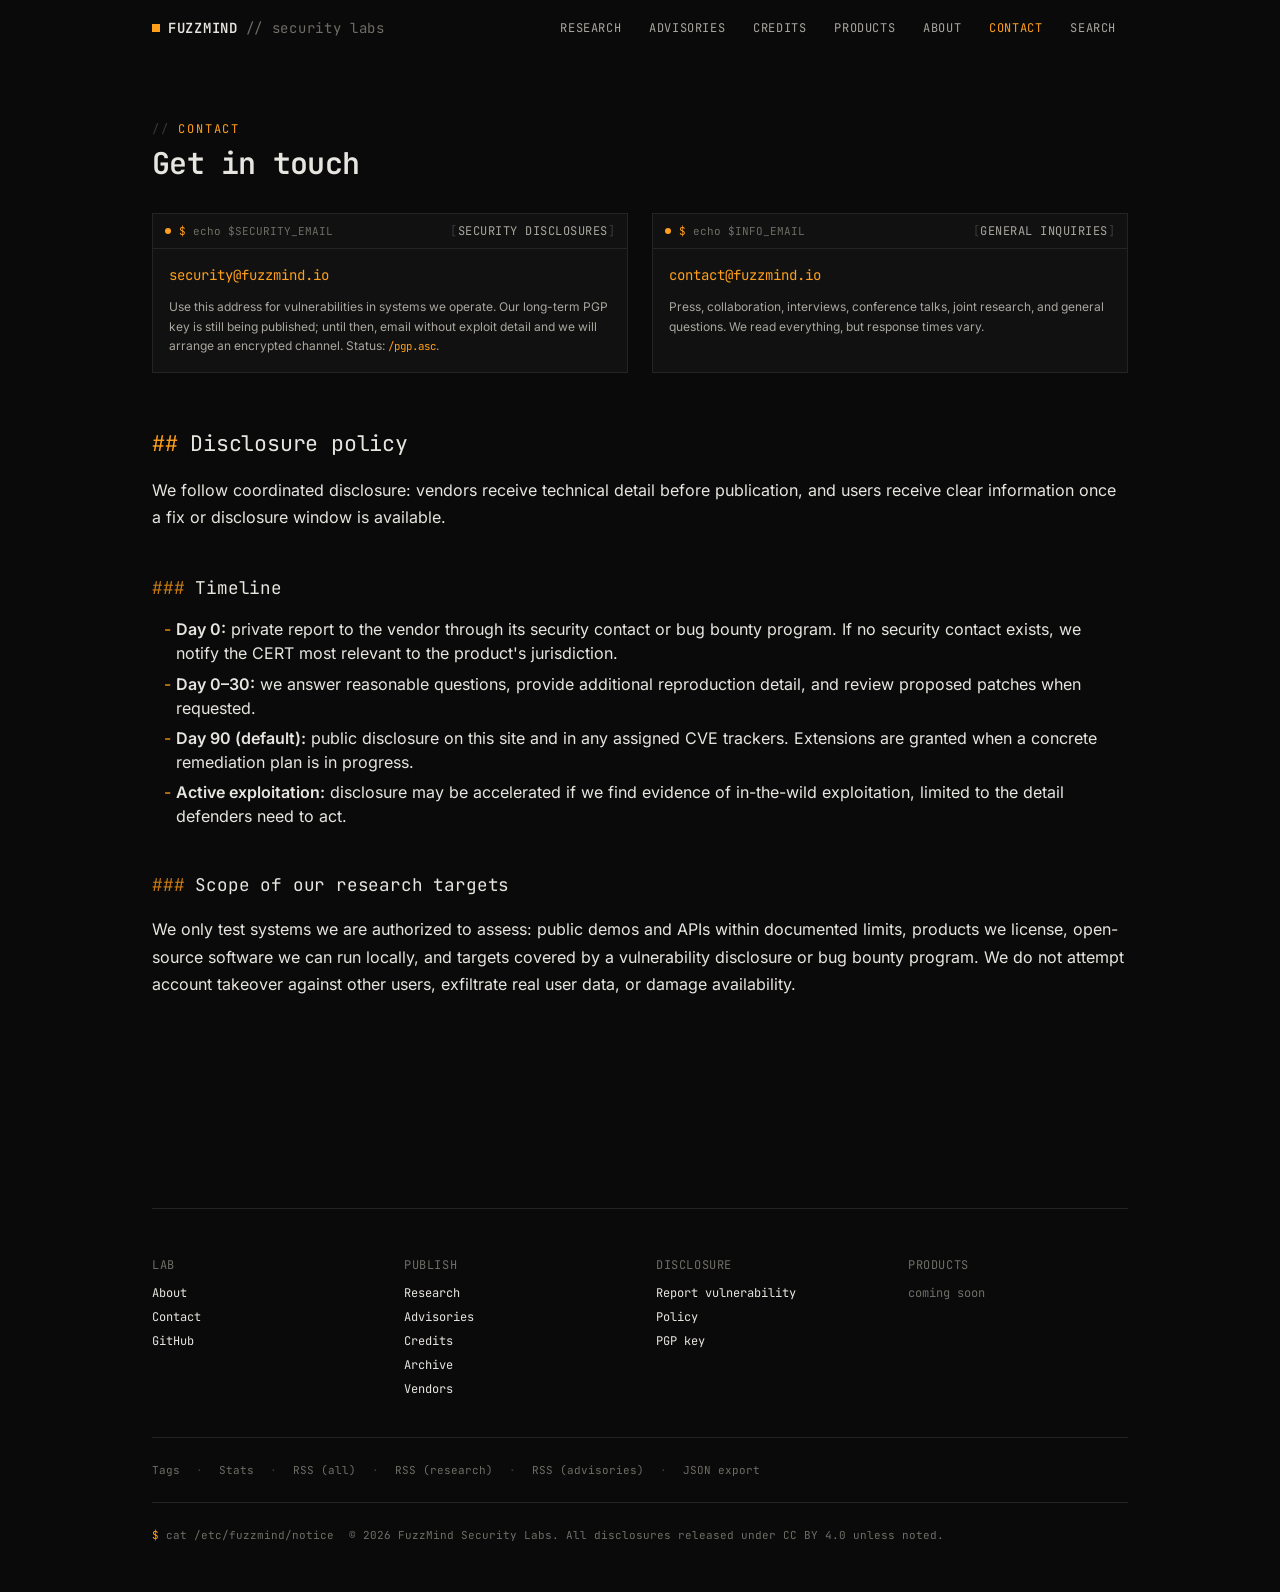
==== contact/index.html @ e94fbfd5 "deploy: update site (source commit 95b1acb)" ====
<!DOCTYPE html><html lang="en"> <head><meta charset="utf-8"><meta name="viewport" content="width=device-width, initial-scale=1"><meta name="generator" content="Astro v6.3.1"><title>Contact // FuzzMind</title><meta name="description" content="Contact FuzzMind Security Labs for security disclosures, research collaboration, and press inquiries."><link rel="canonical" href="https://fuzzmind.io/contact"><meta name="darkreader-lock"><link rel="icon" href="/favicon.svg?v=20260505" type="image/svg+xml"><link rel="icon" href="/favicon.ico?v=20260505" sizes="32x32"><link rel="apple-touch-icon" href="/apple-touch-icon.png?v=20260505" sizes="180x180"><link rel="alternate" type="application/rss+xml" title="FuzzMind Feed" href="/rss.xml"><link rel="sitemap" href="/sitemap-index.xml"><meta property="og:site_name" content="FuzzMind Security Labs"><meta property="og:type" content="website"><meta property="og:url" content="https://fuzzmind.io/contact"><meta property="og:title" content="Contact // FuzzMind"><meta property="og:description" content="Contact FuzzMind Security Labs for security disclosures, research collaboration, and press inquiries."><meta property="og:image" content="https://fuzzmind.io/og/default.png"><meta property="og:image:width" content="1200"><meta property="og:image:height" content="630"><meta name="twitter:card" content="summary_large_image"><meta name="twitter:title" content="Contact // FuzzMind"><meta name="twitter:description" content="Contact FuzzMind Security Labs for security disclosures, research collaboration, and press inquiries."><meta name="twitter:image" content="https://fuzzmind.io/og/default.png"><script type="application/ld+json">[{"@context":"https://schema.org","@type":"Organization","name":"FuzzMind Security Labs","url":"https://fuzzmind.io","logo":"https://fuzzmind.io/favicon.svg","sameAs":["https://github.com/fuzzmind","https://twitter.com/fuzzmindlabs","https://infosec.exchange/@fuzzmind"]}]</script><meta name="theme-color" content="#0a0a0a"><meta name="astro-view-transitions-enabled" content="true"><meta name="astro-view-transitions-fallback" content="animate"><script type="module" src="/_astro/ClientRouter.astro_astro_type_script_index_0_lang.BXlx6Qaq.js"></script><link rel="stylesheet" href="/_astro/Base.C2GXAT0G.css"><script type="module" src="/_astro/page.DZYIYqmg.js"></script></head> <body class="bg-ink text-bone"> <a href="#main" class="sr-only focus:not-sr-only fixed top-2 left-2 z-50 bg-amber text-ink px-3 py-1 mono text-xs"> skip to content </a> <div id="read-progress"></div> <header id="site-header" class="border-b border-ink-300 bg-ink/90 backdrop-blur sticky top-0 z-50 transition-all duration-300 ease-in-out data-[scrolled=false]:bg-transparent data-[scrolled=false]:border-transparent data-[scrolled=false]:backdrop-blur-none"> <div class="mx-auto max-w-5xl px-4 sm:px-6 h-14 flex items-center justify-between gap-2"> <a href="/" data-astro-reload class="group flex items-center gap-2 mono text-sm tracking-wider shrink-0" aria-label="FuzzMind home"> <span class="inline-block size-2 bg-amber group-hover:bg-amber-bright transition-colors group-hover:animate-pulse"></span> <span class="font-semibold group-hover:text-amber transition-colors group-hover:animate-glitch">FUZZMIND</span> <span class="text-bone-muted hidden md:inline group-hover:text-bone-dim transition-colors">// security labs</span> </a>  <nav class="hidden sm:flex items-center gap-0 sm:gap-1"> <a href="/research" data-astro-reload class="mono text-[11px] sm:text-xs uppercase tracking-wider px-2 sm:px-3 py-1.5 hover:text-amber transition-colors text-bone-dim"> Research </a><a href="/advisories" data-astro-reload class="mono text-[11px] sm:text-xs uppercase tracking-wider px-2 sm:px-3 py-1.5 hover:text-amber transition-colors text-bone-dim"> Advisories </a><a href="/credits" data-astro-reload class="mono text-[11px] sm:text-xs uppercase tracking-wider px-2 sm:px-3 py-1.5 hover:text-amber transition-colors text-bone-dim"> Credits </a><a href="/products" data-astro-reload class="mono text-[11px] sm:text-xs uppercase tracking-wider px-2 sm:px-3 py-1.5 hover:text-amber transition-colors text-bone-dim"> Products </a><a href="/about" data-astro-reload class="mono text-[11px] sm:text-xs uppercase tracking-wider px-2 sm:px-3 py-1.5 hover:text-amber transition-colors text-bone-dim"> About </a><a href="/contact" data-astro-reload class="mono text-[11px] sm:text-xs uppercase tracking-wider px-2 sm:px-3 py-1.5 hover:text-amber transition-colors text-amber" aria-current="page"> Contact </a> <a href="/search" data-astro-reload class="mono text-[11px] sm:text-xs uppercase tracking-wider px-2 sm:px-3 py-1.5 hover:text-amber transition-colors text-bone-dim"> Search </a> </nav>  <button id="mobile-menu-toggle" type="button" class="sm:hidden flex items-center justify-center size-9 -mr-1 text-bone-dim hover:text-amber" aria-label="Open menu" aria-expanded="false" aria-controls="mobile-menu" data-menu-open-label="Open menu" data-menu-close-label="Close menu"> <svg class="size-6" viewBox="0 0 24 24" fill="none" stroke="currentColor" stroke-width="1.75" stroke-linecap="square" aria-hidden="true"> <line data-hb="1" x1="4" y1="7" x2="20" y2="7"></line> <line data-hb="2" x1="4" y1="12" x2="20" y2="12"></line> <line data-hb="3" x1="4" y1="17" x2="20" y2="17"></line> </svg> </button> </div>  <div id="mobile-menu" class="sm:hidden absolute w-full left-0 border-t border-ink-300 bg-ink/95 backdrop-blur transition-all duration-300 ease-[cubic-bezier(0.16,1,0.3,1)] opacity-0 -translate-y-2 pointer-events-none shadow-2xl" aria-hidden="true"> <nav class="mx-auto max-w-5xl px-4 py-2 flex flex-col mono text-sm"> <a href="/research" data-astro-reload class="px-2 py-3 uppercase tracking-wider border-b border-ink-300/50 last:border-b-0 hover:text-amber transition-colors text-bone-dim" tabindex="-1"> Research </a><a href="/advisories" data-astro-reload class="px-2 py-3 uppercase tracking-wider border-b border-ink-300/50 last:border-b-0 hover:text-amber transition-colors text-bone-dim" tabindex="-1"> Advisories </a><a href="/credits" data-astro-reload class="px-2 py-3 uppercase tracking-wider border-b border-ink-300/50 last:border-b-0 hover:text-amber transition-colors text-bone-dim" tabindex="-1"> Credits </a><a href="/products" data-astro-reload class="px-2 py-3 uppercase tracking-wider border-b border-ink-300/50 last:border-b-0 hover:text-amber transition-colors text-bone-dim" tabindex="-1"> Products </a><a href="/about" data-astro-reload class="px-2 py-3 uppercase tracking-wider border-b border-ink-300/50 last:border-b-0 hover:text-amber transition-colors text-bone-dim" tabindex="-1"> About </a><a href="/contact" data-astro-reload class="px-2 py-3 uppercase tracking-wider border-b border-ink-300/50 last:border-b-0 hover:text-amber transition-colors text-amber" aria-current="page" tabindex="-1"> Contact </a> <a href="/search" data-astro-reload class="px-2 py-3 uppercase tracking-wider hover:text-amber transition-colors text-bone-dim" tabindex="-1"> Search </a> </nav> </div> </header> <script type="module">function u(){const t=document.getElementById("mobile-menu-toggle"),n=document.getElementById("mobile-menu");if(!t||!n||t.dataset.bound)return;t.dataset.bound="1";const l=Array.from(n.querySelectorAll("a")),i=e=>{n.setAttribute("aria-hidden",String(!e)),l.forEach(a=>{e?a.removeAttribute("tabindex"):a.setAttribute("tabindex","-1")})},c=()=>{n.classList.remove("opacity-0","-translate-y-2","pointer-events-none"),n.classList.add("opacity-100","translate-y-0","pointer-events-auto"),i(!0),t.setAttribute("aria-expanded","true"),t.setAttribute("aria-label",t.dataset.menuCloseLabel||"Close menu");const[e,a,s]=t.querySelectorAll("line");e&&a&&s&&(e.setAttribute("transform","rotate(45 12 12) translate(0 5)"),a.setAttribute("opacity","0"),s.setAttribute("transform","rotate(-45 12 12) translate(0 -5)"))},r=()=>{const e=document.activeElement;e&&n.contains(e)&&t.focus(),n.classList.add("opacity-0","-translate-y-2","pointer-events-none"),n.classList.remove("opacity-100","translate-y-0","pointer-events-auto"),i(!1),t.setAttribute("aria-expanded","false"),t.setAttribute("aria-label",t.dataset.menuOpenLabel||"Open menu");const[a,s,d]=t.querySelectorAll("line");a&&s&&d&&(a.removeAttribute("transform"),s.removeAttribute("opacity"),d.removeAttribute("transform"))};i(!1),t.addEventListener("click",()=>{t.getAttribute("aria-expanded")==="true"?r():c()}),l.forEach(e=>e.addEventListener("click",r)),document.addEventListener("keydown",e=>{e.key==="Escape"&&t.getAttribute("aria-expanded")==="true"&&r()}),document.addEventListener("click",e=>{if(t.getAttribute("aria-expanded")!=="true")return;const a=e.target;a&&(t.contains(a)||n.contains(a)||r())}),window.matchMedia("(min-width: 640px)").addEventListener("change",e=>{e.matches&&r()});const o=document.getElementById("site-header");if(o){const e=()=>{window.scrollY>20?o.dataset.scrolled="true":o.dataset.scrolled="false"};e(),window.addEventListener("scroll",e,{passive:!0})}}document.addEventListener("astro:page-load",u);</script> <main id="main" tabindex="-1">  <section class="mx-auto max-w-5xl px-4 sm:px-6 py-12 sm:py-16"> <div class="flex flex-wrap items-end justify-between gap-x-4 gap-y-2 mb-6 sm:mb-8"> <div> <div class="mono text-xs text-amber uppercase tracking-[0.15em] mb-2"> <span class="text-ink-500">//</span> contact </div> <h2 class="mono text-xl sm:text-2xl md:text-3xl font-semibold tracking-tight">Get in touch</h2> </div>  </div> <div class="grid grid-cols-1 md:grid-cols-2 gap-6 mb-12"> <div class="border border-ink-300 bg-ink-50"> <div class="flex items-center justify-between gap-3 border-b border-ink-300 px-3 py-2 mono text-[11px] text-bone-muted"> <div class="flex items-center gap-2 min-w-0"> <span class="inline-block size-1.5 rounded-full bg-amber shrink-0"></span> <span class="truncate"> <span class="text-amber">$</span> echo $SECURITY_EMAIL </span> </div> <span class="bracket-tag whitespace-nowrap shrink-0">security disclosures</span> </div> <div class="p-4">  <p class="mono text-sm"> <button type="button" class="inline border-0 bg-transparent p-0 font-inherit cursor-pointer text-amber hover:text-amber-bright" data-email-link data-email="security@fuzzmind.io" data-default-label="security@fuzzmind.io" data-copied-label="copied" data-copy-failed-label="copy unavailable" aria-label="Copy security@fuzzmind.io" aria-live="polite"> security@fuzzmind.io </button> <script type="module">async function s(t){if(!navigator.clipboard?.writeText)return!1;try{return await navigator.clipboard.writeText(t),!0}catch{return!1}}function l(){document.querySelectorAll("[data-email-link]").forEach(t=>{if(!(t instanceof HTMLButtonElement)||t.dataset.emailBound==="true")return;t.dataset.emailBound="true";let e;const a=t.dataset.defaultLabel||t.textContent?.trim()||"",i=()=>{e!==void 0&&(window.clearTimeout(e),e=void 0)},r=()=>{i(),t.textContent=a,delete t.dataset.copyState};t.addEventListener("click",async n=>{n.preventDefault();const o=t.dataset.email||a,c=await s(o);t.dataset.copyState=c?"copied":"failed",t.textContent=c?t.dataset.copiedLabel||a:t.dataset.copyFailedLabel||a,i(),e=window.setTimeout(r,500)})})}l();document.addEventListener("astro:page-load",l);</script> </p> <p class="mt-3 text-xs text-bone-dim leading-relaxed"> Use this address for vulnerabilities in systems we operate. Our long-term PGP key is still being published; until then, email without exploit detail and we will arrange an encrypted channel. Status:  <a href="/pgp.asc" download="fuzzmind-pgp.asc" class="text-amber hover:underline"><code>/pgp.asc</code></a>.
</p>  </div> </div> <div class="border border-ink-300 bg-ink-50"> <div class="flex items-center justify-between gap-3 border-b border-ink-300 px-3 py-2 mono text-[11px] text-bone-muted"> <div class="flex items-center gap-2 min-w-0"> <span class="inline-block size-1.5 rounded-full bg-amber shrink-0"></span> <span class="truncate"> <span class="text-amber">$</span> echo $INFO_EMAIL </span> </div> <span class="bracket-tag whitespace-nowrap shrink-0">general inquiries</span> </div> <div class="p-4">  <p class="mono text-sm"> <button type="button" class="inline border-0 bg-transparent p-0 font-inherit cursor-pointer text-amber hover:text-amber-bright" data-email-link data-email="contact@fuzzmind.io" data-default-label="contact@fuzzmind.io" data-copied-label="copied" data-copy-failed-label="copy unavailable" aria-label="Copy contact@fuzzmind.io" aria-live="polite"> contact@fuzzmind.io </button>  </p> <p class="mt-3 text-xs text-bone-dim leading-relaxed"> Press, collaboration, interviews, conference talks, joint research, and general questions. We read everything, but response times vary. </p>  </div> </div> </div> <div id="policy" class="prose-research"> <h2>Disclosure policy</h2> <p>We follow coordinated disclosure: vendors receive technical detail before publication, and users receive clear information once a fix or disclosure window is available.</p> <h3>Timeline</h3> <ul> <li> <strong>Day 0:</strong> private report to the vendor through its security contact or bug bounty program. If no security contact exists, we notify the CERT most relevant to the product&#39;s jurisdiction. </li><li> <strong>Day 0–30:</strong> we answer reasonable questions, provide additional reproduction detail, and review proposed patches when requested. </li><li> <strong>Day 90 (default):</strong> public disclosure on this site and in any assigned CVE trackers. Extensions are granted when a concrete remediation plan is in progress. </li><li> <strong>Active exploitation:</strong> disclosure may be accelerated if we find evidence of in-the-wild exploitation, limited to the detail defenders need to act. </li> </ul> <h3>Scope of our research targets</h3> <p>We only test systems we are authorized to assess: public demos and APIs within documented limits, products we license, open-source software we can run locally, and targets covered by a vulnerability disclosure or bug bounty program. We do not attempt account takeover against other users, exfiltrate real user data, or damage availability.</p> </div> </section>  </main> <footer id="site-footer" class="mt-24 sm:mt-32"> <div class="mx-auto max-w-5xl px-4 sm:px-6"> <div class="py-10 sm:py-12 border-t border-ink-300"> <div class="grid grid-cols-2 md:grid-cols-4 gap-8 mono text-xs"> <div> <div class="text-bone-muted uppercase tracking-wider mb-3">Lab</div> <ul class="space-y-2"> <li><a href="/about" class="inline-block hover:text-amber hover:translate-x-1 transition-all">About</a></li> <li><a href="/contact" class="inline-block hover:text-amber hover:translate-x-1 transition-all">Contact</a></li> <li><a href="https://github.com/fuzzmind" target="_blank" rel="noopener" class="inline-block hover:text-amber hover:translate-x-1 transition-all">GitHub</a></li> </ul> </div> <div> <div class="text-bone-muted uppercase tracking-wider mb-3">Publish</div> <ul class="space-y-2"> <li><a href="/research" class="inline-block hover:text-amber hover:translate-x-1 transition-all">Research</a></li> <li><a href="/advisories" class="inline-block hover:text-amber hover:translate-x-1 transition-all">Advisories</a></li> <li><a href="/credits" class="inline-block hover:text-amber hover:translate-x-1 transition-all">Credits</a></li> <li><a href="/archive" class="inline-block hover:text-amber hover:translate-x-1 transition-all">Archive</a></li> <li><a href="/vendors" class="inline-block hover:text-amber hover:translate-x-1 transition-all">Vendors</a></li> </ul> </div> <div> <div class="text-bone-muted uppercase tracking-wider mb-3">Disclosure</div> <ul class="space-y-2"> <li><a href="/security" class="inline-block hover:text-amber hover:translate-x-1 transition-all">Report vulnerability</a></li> <li><a href="/contact#policy" class="inline-block hover:text-amber hover:translate-x-1 transition-all">Policy</a></li> <li><a href="/pgp.asc" download="fuzzmind-pgp.asc" class="inline-block hover:text-amber hover:translate-x-1 transition-all">PGP key</a></li> </ul> </div> <div> <div class="text-bone-muted uppercase tracking-wider mb-3"> <a href="/products" class="inline-block hover:text-amber transition-colors">Products</a> </div> <div class="text-bone-muted">coming soon</div> </div> </div>  <div class="mt-10 pt-6 border-t border-ink-300 mono text-[11px] text-bone-muted flex flex-wrap items-center gap-x-4 gap-y-2"> <a href="/tags" class="hover:text-amber transition-colors">Tags</a> <span class="text-ink-500">·</span> <a href="/stats" class="hover:text-amber transition-colors">Stats</a> <span class="text-ink-500">·</span> <a href="/rss.xml" target="_blank" rel="noopener" class="hover:text-amber transition-colors">RSS (all)</a> <span class="text-ink-500">·</span> <a href="/research.rss.xml" target="_blank" rel="noopener" class="hover:text-amber transition-colors">RSS (research)</a> <span class="text-ink-500">·</span> <a href="/advisories.rss.xml" target="_blank" rel="noopener" class="hover:text-amber transition-colors">RSS (advisories)</a> <span class="text-ink-500">·</span> <a href="/advisories.json" target="_blank" rel="noopener" class="hover:text-amber transition-colors">JSON export</a> </div> <div class="mt-6 pt-6 border-t border-ink-300 mono text-[11px] text-bone-muted"> <span class="text-amber">$</span> cat /etc/fuzzmind/notice <span class="ml-2">© 2026 FuzzMind Security Labs. All disclosures released under CC BY 4.0 unless noted.</span> </div> </div> </div> </footer> <script type="module">function o(){const e=document.getElementById("read-progress");if(!e||e.dataset.bound)return;e.dataset.bound="1";const t=()=>{const n=document.documentElement.scrollHeight-window.innerHeight;if(n<=0){e.style.width="0%";return}const d=Math.min(100,window.scrollY/n*100);e.style.width=d+"%"};t(),window.addEventListener("scroll",t,{passive:!0}),window.addEventListener("resize",t)}document.addEventListener("astro:page-load",o);</script> <script type="module" src="/_astro/Base.astro_astro_type_script_index_1_lang.JzigmqdE.js"></script> <script type="module" src="/_astro/Base.astro_astro_type_script_index_2_lang.CDTCWgGa.js"></script> <script type="module">const o=window;o.__fuzzmindSearchShortcutBound||(o.__fuzzmindSearchShortcutBound=!0,document.addEventListener("keydown",t=>{if(t.key==="/"&&!t.ctrlKey&&!t.metaKey){const e=t.target,n=e.tagName.toLowerCase();if(n==="input"||n==="textarea"||e.isContentEditable)return;t.preventDefault(),window.location.href="/search"}}));</script> <script type="module" src="/_astro/Base.astro_astro_type_script_index_4_lang.CGzw0GMP.js"></script> </body> </html>
---- _astro/Base.C2GXAT0G.css ----
@layer properties{@supports (((-webkit-hyphens:none)) and (not (margin-trim:inline))) or ((-moz-orient:inline) and (not (color:rgb(from red r g b)))){*,:before,:after,::backdrop{--tw-translate-x:0;--tw-translate-y:0;--tw-translate-z:0;--tw-rotate-x:initial;--tw-rotate-y:initial;--tw-rotate-z:initial;--tw-skew-x:initial;--tw-skew-y:initial;--tw-space-y-reverse:0;--tw-divide-y-reverse:0;--tw-border-style:solid;--tw-gradient-position:initial;--tw-gradient-from:#0000;--tw-gradient-via:#0000;--tw-gradient-to:#0000;--tw-gradient-stops:initial;--tw-gradient-via-stops:initial;--tw-gradient-from-position:0%;--tw-gradient-via-position:50%;--tw-gradient-to-position:100%;--tw-leading:initial;--tw-font-weight:initial;--tw-tracking:initial;--tw-ordinal:initial;--tw-slashed-zero:initial;--tw-numeric-figure:initial;--tw-numeric-spacing:initial;--tw-numeric-fraction:initial;--tw-shadow:0 0 #0000;--tw-shadow-color:initial;--tw-shadow-alpha:100%;--tw-inset-shadow:0 0 #0000;--tw-inset-shadow-color:initial;--tw-inset-shadow-alpha:100%;--tw-ring-color:initial;--tw-ring-shadow:0 0 #0000;--tw-inset-ring-color:initial;--tw-inset-ring-shadow:0 0 #0000;--tw-ring-inset:initial;--tw-ring-offset-width:0px;--tw-ring-offset-color:#fff;--tw-ring-offset-shadow:0 0 #0000;--tw-backdrop-blur:initial;--tw-backdrop-brightness:initial;--tw-backdrop-contrast:initial;--tw-backdrop-grayscale:initial;--tw-backdrop-hue-rotate:initial;--tw-backdrop-invert:initial;--tw-backdrop-opacity:initial;--tw-backdrop-saturate:initial;--tw-backdrop-sepia:initial;--tw-duration:initial;--tw-ease:initial}}}@layer theme{:root,:host{--font-sans:"Inter Variable", ui-sans-serif, system-ui, -apple-system, "Segoe UI", Roboto, sans-serif;--font-mono:"JetBrains Mono Variable", ui-monospace, SFMono-Regular, Menlo, Consolas, monospace;--spacing:.25rem;--container-xl:36rem;--container-3xl:48rem;--container-4xl:56rem;--container-5xl:64rem;--text-xs:.75rem;--text-xs--line-height:calc(1 / .75);--text-sm:.875rem;--text-sm--line-height:calc(1.25 / .875);--text-base:1rem;--text-base--line-height: 1.5 ;--text-lg:1.125rem;--text-lg--line-height:calc(1.75 / 1.125);--text-xl:1.25rem;--text-xl--line-height:calc(1.75 / 1.25);--text-2xl:1.5rem;--text-2xl--line-height:calc(2 / 1.5);--text-3xl:1.875rem;--text-3xl--line-height: 1.2 ;--text-4xl:2.25rem;--text-4xl--line-height:calc(2.5 / 2.25);--text-5xl:3rem;--text-5xl--line-height:1;--text-6xl:3.75rem;--text-6xl--line-height:1;--text-7xl:4.5rem;--text-7xl--line-height:1;--text-8xl:6rem;--text-8xl--line-height:1;--font-weight-medium:500;--font-weight-semibold:600;--tracking-tight:-.025em;--tracking-normal:0em;--tracking-wider:.05em;--leading-tight:1.25;--leading-snug:1.375;--leading-relaxed:1.625;--ease-out:cubic-bezier(0, 0, .2, 1);--ease-in-out:cubic-bezier(.4, 0, .2, 1);--animate-pulse:pulse 2s cubic-bezier(.4, 0, .6, 1) infinite;--default-transition-duration:.15s;--default-transition-timing-function:cubic-bezier(.4, 0, .2, 1);--default-font-family:var(--font-sans);--default-mono-font-family:var(--font-mono);--color-ink:#0a0a0a;--color-ink-50:#111;--color-ink-100:#161616;--color-ink-200:#1d1d1d;--color-ink-300:#242424;--color-ink-400:#2c2c2c;--color-ink-500:#3a3a3a;--color-bone:#e7e5df;--color-bone-dim:#a8a69e;--color-bone-muted:#6f6d66;--color-amber:#ff9f1c;--color-amber-dim:#c97b12;--color-amber-bright:#ffb84d;--color-blood:#f36;--color-sev-critical:#f36;--color-sev-high:#ff6b2c;--color-sev-medium:#ff9f1c;--color-sev-low:#c7b356;--color-sev-info:#6f6d66;--animate-glitch:glitch .3s cubic-bezier(.25, .46, .45, .94) both infinite;--animate-fade-in-up:fadeInUp .5s cubic-bezier(.16, 1, .3, 1) forwards}}@layer base{*,:after,:before,::backdrop{box-sizing:border-box;border:0 solid;margin:0;padding:0}::file-selector-button{box-sizing:border-box;border:0 solid;margin:0;padding:0}html,:host{-webkit-text-size-adjust:100%;tab-size:4;line-height:1.5;font-family:var(--default-font-family,ui-sans-serif, system-ui, sans-serif, "Apple Color Emoji", "Segoe UI Emoji", "Segoe UI Symbol", "Noto Color Emoji");font-feature-settings:var(--default-font-feature-settings,normal);font-variation-settings:var(--default-font-variation-settings,normal);-webkit-tap-highlight-color:transparent}hr{height:0;color:inherit;border-top-width:1px}abbr:where([title]){-webkit-text-decoration:underline dotted;text-decoration:underline dotted}h1,h2,h3,h4,h5,h6{font-size:inherit;font-weight:inherit}a{color:inherit;-webkit-text-decoration:inherit;text-decoration:inherit}b,strong{font-weight:bolder}code,kbd,samp,pre{font-family:var(--default-mono-font-family,ui-monospace, SFMono-Regular, Menlo, Monaco, Consolas, "Liberation Mono", "Courier New", monospace);font-feature-settings:var(--default-mono-font-feature-settings,normal);font-variation-settings:var(--default-mono-font-variation-settings,normal);font-size:1em}small{font-size:80%}sub,sup{vertical-align:baseline;font-size:75%;line-height:0;position:relative}sub{bottom:-.25em}sup{top:-.5em}table{text-indent:0;border-color:inherit;border-collapse:collapse}:-moz-focusring{outline:auto}progress{vertical-align:baseline}summary{display:list-item}ol,ul,menu{list-style:none}img,svg,video,canvas,audio,iframe,embed,object{vertical-align:middle;display:block}img,video{max-width:100%;height:auto}button,input,select,optgroup,textarea{font:inherit;font-feature-settings:inherit;font-variation-settings:inherit;letter-spacing:inherit;color:inherit;opacity:1;background-color:#0000;border-radius:0}::file-selector-button{font:inherit;font-feature-settings:inherit;font-variation-settings:inherit;letter-spacing:inherit;color:inherit;opacity:1;background-color:#0000;border-radius:0}:where(select:is([multiple],[size])) optgroup{font-weight:bolder}:where(select:is([multiple],[size])) optgroup option{padding-inline-start:20px}::file-selector-button{margin-inline-end:4px}::placeholder{opacity:1}@supports (not ((-webkit-appearance:-apple-pay-button))) or (contain-intrinsic-size:1px){::placeholder{color:currentColor}@supports (color:color-mix(in lab,red,red)){::placeholder{color:color-mix(in oklab,currentcolor 50%,transparent)}}}textarea{resize:vertical}::-webkit-search-decoration{-webkit-appearance:none}::-webkit-date-and-time-value{min-height:1lh;text-align:inherit}::-webkit-datetime-edit{display:inline-flex}::-webkit-datetime-edit-fields-wrapper{padding:0}::-webkit-datetime-edit{padding-block:0}::-webkit-datetime-edit-year-field{padding-block:0}::-webkit-datetime-edit-month-field{padding-block:0}::-webkit-datetime-edit-day-field{padding-block:0}::-webkit-datetime-edit-hour-field{padding-block:0}::-webkit-datetime-edit-minute-field{padding-block:0}::-webkit-datetime-edit-second-field{padding-block:0}::-webkit-datetime-edit-millisecond-field{padding-block:0}::-webkit-datetime-edit-meridiem-field{padding-block:0}::-webkit-calendar-picker-indicator{line-height:1}:-moz-ui-invalid{box-shadow:none}button,input:where([type=button],[type=reset],[type=submit]){appearance:button}::file-selector-button{appearance:button}::-webkit-inner-spin-button{height:auto}::-webkit-outer-spin-button{height:auto}[hidden]:where(:not([hidden=until-found])){display:none!important}html{color-scheme:dark;background:var(--color-ink);color:var(--color-bone);font-family:var(--font-sans);font-feature-settings:"ss01" on,"cv11" on;-webkit-font-smoothing:antialiased;scroll-padding-top:5rem;overflow-x:clip}body{min-height:100dvh;overflow-x:clip}::selection{background:var(--color-amber);color:var(--color-ink)}:focus-visible{outline:1px solid var(--color-amber);outline-offset:2px}a{color:inherit;text-decoration:none}hr{background:var(--color-ink-400);border:0;height:1px}code{font-family:var(--font-mono);font-size:.9em}::-webkit-scrollbar{width:10px;height:10px}::-webkit-scrollbar-track{background:var(--color-ink)}::-webkit-scrollbar-thumb{background:var(--color-ink-400);border:2px solid var(--color-ink)}::-webkit-scrollbar-thumb:hover{background:var(--color-ink-500)}}@layer components{.mono{font-family:var(--font-mono)}.no-scrollbar::-webkit-scrollbar{display:none}.no-scrollbar{scrollbar-width:none}.rule{--rule-char:"─";color:var(--color-ink-500);white-space:nowrap;-webkit-user-select:none;user-select:none;line-height:1;display:block;overflow:hidden}.tick:before{content:"▸";color:var(--color-amber);margin-right:.5ch}.hover-tick{position:relative}.hover-tick:before{content:"▸";color:var(--color-amber);opacity:0;transition:opacity .12s ease-out;position:absolute;left:-1.25ch}.hover-tick:hover:before,.hover-tick:focus-visible:before{opacity:1}.bracket-tag{font-family:var(--font-mono);letter-spacing:.04em;color:var(--color-bone-dim);text-transform:uppercase;font-size:.75rem}.bracket-tag:before{content:"[";color:var(--color-ink-500)}.bracket-tag:after{content:"]";color:var(--color-ink-500)}#toc-sidebar,#toc-fab{transition:opacity .15s ease-out,transform .15s ease-out}#toc-sidebar.toc-hidden,#toc-fab.toc-hidden{opacity:0;pointer-events:none;transform:translate(.5rem)}.prose-research{--tw-prose-body:var(--color-bone)}.prose-research h2,.prose-research h3,.prose-research h4{font-family:var(--font-mono);letter-spacing:-.01em;color:var(--color-bone);margin-top:2.5em;margin-bottom:.75em}.prose-research h2{font-size:1.35rem}.prose-research h2:before{content:"## ";color:var(--color-amber)}.prose-research h3{font-size:1.1rem}.prose-research h3:before{content:"### ";color:var(--color-amber-dim)}.prose-research p{color:var(--color-bone);margin:1.1em 0;line-height:1.7}.prose-research a{color:var(--color-amber);text-underline-offset:3px;text-decoration:underline;text-decoration-thickness:1px}.prose-research a:hover{color:var(--color-amber-bright)}.prose-research strong{color:var(--color-bone);font-weight:600}.prose-research em{color:var(--color-bone)}.prose-research blockquote{border-left:2px solid var(--color-amber);color:var(--color-bone-dim);margin:1.5em 0;padding:.25em 1em;font-style:normal}.prose-research ul,.prose-research ol{margin:1em 0;padding-left:1.5em}.prose-research ul li{list-style:none;position:relative}.prose-research ul li:before{content:"-";color:var(--color-amber);position:absolute;left:-1.25ch}.prose-research ol{color:var(--color-bone);list-style:decimal}.prose-research li{margin:.4em 0}.prose-research pre{background:var(--color-ink-100);border:1px solid var(--color-ink-300);border-radius:0;margin:1.5em 0;padding:1rem 1.1rem;font-size:.85rem;line-height:1.55;position:relative;overflow-x:auto}.prose-research pre .copy-btn{font-family:var(--font-mono);letter-spacing:.1em;text-transform:uppercase;color:var(--color-bone-muted);background:var(--color-ink-100);border:1px solid var(--color-ink-400);cursor:pointer;opacity:0;padding:.125rem .5rem;font-size:10px;transition:opacity .12s,color .12s,border-color .12s;position:absolute;top:.5rem;right:.5rem}.prose-research pre:hover .copy-btn,.prose-research pre .copy-btn:focus-visible{opacity:1}.prose-research pre .copy-btn:hover{color:var(--color-amber);border-color:var(--color-amber)}.prose-research code{background:var(--color-ink-200);border:1px solid var(--color-ink-300);color:var(--color-amber-bright);padding:.1em .35em;font-size:.85em}.prose-research pre code{color:inherit;background:0 0;border:0;padding:0}.prose-research hr{margin:2.5em 0}.prose-research img{border:1px solid var(--color-ink-300);margin:1.5em 0}.prose-research table{border-collapse:collapse;width:100%;font-family:var(--font-mono);margin:1.5em 0;font-size:.85rem}.prose-research th,.prose-research td{border-bottom:1px solid var(--color-ink-300);text-align:left;padding:.6em .8em}.prose-research th{color:var(--color-bone-dim);text-transform:uppercase;letter-spacing:.03em;font-size:.75rem;font-weight:500}.prose-research pre[data-lang]:before{content:attr(data-lang);font-family:var(--font-mono);letter-spacing:.1em;text-transform:uppercase;color:var(--color-bone-muted);pointer-events:none;font-size:10px;position:absolute;top:.5rem;left:.75rem}.prose-research pre[data-filename]:before{content:attr(data-filename);text-transform:none;letter-spacing:0;color:var(--color-amber);font-size:11px}.prose-research pre[data-lang],.prose-research pre[data-filename]{padding-top:2.1rem}.prose-research pre .copy-btn{top:.35rem}.prose-research :is(h2,h3,h4){scroll-margin-top:5rem}.prose-research .heading-anchor{color:var(--color-ink-500);opacity:0;margin-left:.5ch;font-weight:400;text-decoration:none;transition:opacity .12s ease-out}.prose-research :is(h2,h3,h4):hover .heading-anchor,.prose-research .heading-anchor:focus-visible{opacity:1;color:var(--color-amber)}.prose-research .katex{color:var(--color-bone)}.prose-research .katex-display{margin:1.4em 0;padding:.5em 0;overflow:auto hidden}.prose-research details{border:1px solid var(--color-ink-300);background:var(--color-ink-50);margin:1.5em 0;padding:.75em 1em}.prose-research details[open]{padding-bottom:1em}.prose-research details>summary{cursor:pointer;font-family:var(--font-mono);color:var(--color-amber);-webkit-user-select:none;user-select:none;font-size:.85rem;list-style:none}.prose-research details>summary::-webkit-details-marker{display:none}.prose-research details>summary:before{content:"▸";color:var(--color-amber);margin-right:.5ch;transition:transform .12s ease-out;display:inline-block}.prose-research details[open]>summary:before{transform:rotate(90deg)}.prose-research pre code{min-width:100%;display:inline-block}.prose-research pre code .line{vertical-align:top;width:100%;min-height:1.5em;display:inline-block}.prose-research pre code .diff{margin:0 -1rem;padding:0 1rem;position:relative}.prose-research pre code .diff.add{background:#4ade801a;border-left:2px solid #4ade808c}.prose-research pre code .diff.remove{opacity:.85;background:#ff33661a;border-left:2px solid #ff33668c}.prose-research pre code .diff.add:before{content:"+";color:#4ade80d9;position:absolute;left:.35rem}.prose-research pre code .diff.remove:before{content:"-";color:#ff3366d9;position:absolute;left:.35rem}.prose-research pre code .highlighted{border-left:2px solid var(--color-amber-dim);background:#ff9f1c1a;margin:0 -1rem;padding:0 1rem}.prose-research pre:has(.has-focused) code .line:not(.focused){opacity:.4;transition:opacity .15s}.prose-research pre:has(.has-focused):hover code .line:not(.focused){opacity:1}.prose-research pre code .highlighted.error{border-left:2px solid var(--color-blood);background:#ff33661f}.prose-research pre code .highlighted.warning{border-left:2px solid var(--color-amber);background:#ff9f1c1f}.prose-research pre code .highlighted-word{background:#ff9f1c2e;padding:0 .15em}.prose-research pre[data-language=pseudocode]{background:var(--color-ink);border:1px solid var(--color-ink-300);margin:1.5em 0;padding:1.25rem 1.5rem;overflow-x:auto}.prose-research pre[data-language=pseudocode]:not([data-rendered]){font-family:var(--font-mono);color:var(--color-bone-muted);white-space:pre;font-size:.85rem}.prose-research pre[data-language=pseudocode][data-rendered]{white-space:normal!important}.prose-research .ps-root,.prose-research .ps-root *{color:var(--color-bone)}.prose-research .ps-root p.ps-line{margin:0 0 .6em;line-height:1.3}.prose-research .ps-root .ps-keyword{color:var(--color-amber);font-weight:600}.prose-research .ps-root .ps-funcname{color:var(--color-amber-bright)}.prose-research .ps-root .ps-linenum{color:var(--color-bone-muted)}.prose-research .ps-root .ps-comment{color:var(--color-bone-dim);font-style:italic}.prose-research figure{text-align:center;margin:1.75em 0}.prose-research figure img{cursor:zoom-in;margin:0 auto}.prose-research figure figcaption{font-family:var(--font-mono);color:var(--color-bone-muted);text-align:center;margin-top:.6em;font-size:.75rem}.prose-research .mermaid-container{background:var(--color-ink);border:1px solid var(--color-ink-300);margin:1.5em 0;position:relative}.prose-research .mermaid-container .mermaid-actions{z-index:10;opacity:0;gap:.5rem;transition:opacity .12s ease-out;display:flex;position:absolute;top:.5rem;right:.5rem}.prose-research .mermaid-container:hover .mermaid-actions,.prose-research .mermaid-container:focus-within .mermaid-actions{opacity:1}.prose-research .mermaid-container .mermaid-toggle-btn{font-family:var(--font-mono);letter-spacing:.05em;color:var(--color-bone-muted);background:var(--color-ink-100);border:1px solid var(--color-ink-400);cursor:pointer;padding:.125rem .5rem;font-size:11px;transition:color .12s,border-color .12s,background .12s}.prose-research .mermaid-container .mermaid-toggle-btn:hover{color:var(--color-amber);border-color:var(--color-amber)}.prose-research .mermaid-container .mermaid-toggle-btn.active{color:var(--color-ink);background:var(--color-amber);border-color:var(--color-amber)}.prose-research .mermaid-container .mermaid-copy-btn.copy-btn{opacity:1;position:static}.prose-research .mermaid-container .mermaid{text-align:center;padding:1.25rem 1rem;overflow-x:auto}.prose-research .mermaid-container .mermaid svg{max-width:100%;height:auto;display:inline-block}.prose-research .mermaid-container .mermaid-source{text-align:left;white-space:pre-wrap;word-break:break-all;font-family:var(--font-mono);color:var(--color-bone-dim);background:0 0;border:none;margin:0;padding:1.5rem 1.25rem;font-size:.85rem}.prose-research .mermaid-container .mermaid-source code{color:inherit;background:0 0;border:none;padding:0}.prose-research .callout{border-left:3px solid var(--color-ink-500);background:var(--color-ink-50);margin:1.5em 0;padding:.85em 1em}.prose-research .callout-title{font-family:var(--font-mono);text-transform:uppercase;letter-spacing:.05em;align-items:center;gap:.5ch;margin-bottom:.4em;font-size:.8rem;font-weight:600;display:flex}.prose-research .callout p:first-of-type{margin-top:0}.prose-research .callout p:last-of-type{margin-bottom:0}.prose-research .callout[data-callout=note]{border-left-color:var(--color-amber)}.prose-research .callout[data-callout=note] .callout-title{color:var(--color-amber)}.prose-research .callout[data-callout=tip]{border-left-color:var(--color-sev-low)}.prose-research .callout[data-callout=tip] .callout-title{color:var(--color-sev-low)}.prose-research .callout[data-callout=important]{border-left-color:var(--color-amber-bright)}.prose-research .callout[data-callout=important] .callout-title{color:var(--color-amber-bright)}.prose-research .callout[data-callout=warning]{border-left-color:var(--color-sev-high)}.prose-research .callout[data-callout=warning] .callout-title{color:var(--color-sev-high)}.prose-research .callout[data-callout=caution]{border-left-color:var(--color-blood)}.prose-research .callout[data-callout=caution] .callout-title{color:var(--color-blood)}.medium-zoom-overlay{background:var(--color-ink)!important}.medium-zoom--opened .medium-zoom-overlay{opacity:.92!important}.search-results mark{color:inherit;text-decoration:underline;-webkit-text-decoration-color:var(--color-amber-dim);text-decoration-color:var(--color-amber-dim);text-underline-offset:3px;background:0 0;padding:0;font-weight:600;text-decoration-thickness:1px}#read-progress{background:var(--color-amber);z-index:60;pointer-events:none;width:0;height:2px;transition:width 60ms linear;position:fixed;top:0;left:0}}@layer utilities{.pointer-events-auto{pointer-events:auto}.pointer-events-none{pointer-events:none}.collapse{visibility:collapse}.visible{visibility:visible}.sr-only{clip-path:inset(50%);white-space:nowrap;border-width:0;width:1px;height:1px;margin:-1px;padding:0;position:absolute;overflow:hidden}.absolute{position:absolute}.fixed{position:fixed}.relative{position:relative}.static{position:static}.sticky{position:sticky}.inset-0{inset:calc(var(--spacing) * 0)}.inset-y-0{inset-block:calc(var(--spacing) * 0)}.top-0{top:calc(var(--spacing) * 0)}.top-1\/2{top:50%}.top-2{top:calc(var(--spacing) * 2)}.top-3{top:calc(var(--spacing) * 3)}.top-24{top:calc(var(--spacing) * 24)}.right-3{right:calc(var(--spacing) * 3)}.right-4{right:calc(var(--spacing) * 4)}.right-5{right:calc(var(--spacing) * 5)}.bottom-4{bottom:calc(var(--spacing) * 4)}.bottom-5{bottom:calc(var(--spacing) * 5)}.left-0{left:calc(var(--spacing) * 0)}.left-2{left:calc(var(--spacing) * 2)}.z-20{z-index:20}.z-30{z-index:30}.z-40{z-index:40}.z-50{z-index:50}.col-span-3{grid-column:span 3/span 3}.col-span-6{grid-column:span 6/span 6}.col-span-9{grid-column:span 9/span 9}.container{width:100%}@media(min-width:40rem){.container{max-width:40rem}}@media(min-width:48rem){.container{max-width:48rem}}@media(min-width:64rem){.container{max-width:64rem}}@media(min-width:80rem){.container{max-width:80rem}}@media(min-width:96rem){.container{max-width:96rem}}.mx-1{margin-inline:calc(var(--spacing) * 1)}.mx-auto{margin-inline:auto}.my-4{margin-block:calc(var(--spacing) * 4)}.mt-0\.5{margin-top:calc(var(--spacing) * .5)}.mt-1{margin-top:calc(var(--spacing) * 1)}.mt-1\.5{margin-top:calc(var(--spacing) * 1.5)}.mt-2{margin-top:calc(var(--spacing) * 2)}.mt-3{margin-top:calc(var(--spacing) * 3)}.mt-4{margin-top:calc(var(--spacing) * 4)}.mt-5{margin-top:calc(var(--spacing) * 5)}.mt-6{margin-top:calc(var(--spacing) * 6)}.mt-8{margin-top:calc(var(--spacing) * 8)}.mt-10{margin-top:calc(var(--spacing) * 10)}.mt-12{margin-top:calc(var(--spacing) * 12)}.mt-14{margin-top:calc(var(--spacing) * 14)}.mt-16{margin-top:calc(var(--spacing) * 16)}.mt-24{margin-top:calc(var(--spacing) * 24)}.-mr-1{margin-right:calc(var(--spacing) * -1)}.mb-1{margin-bottom:calc(var(--spacing) * 1)}.mb-2{margin-bottom:calc(var(--spacing) * 2)}.mb-3{margin-bottom:calc(var(--spacing) * 3)}.mb-4{margin-bottom:calc(var(--spacing) * 4)}.mb-5{margin-bottom:calc(var(--spacing) * 5)}.mb-6{margin-bottom:calc(var(--spacing) * 6)}.mb-8{margin-bottom:calc(var(--spacing) * 8)}.mb-10{margin-bottom:calc(var(--spacing) * 10)}.mb-12{margin-bottom:calc(var(--spacing) * 12)}.mb-14{margin-bottom:calc(var(--spacing) * 14)}.ml-1{margin-left:calc(var(--spacing) * 1)}.ml-1\.5{margin-left:calc(var(--spacing) * 1.5)}.ml-2{margin-left:calc(var(--spacing) * 2)}.ml-5{margin-left:calc(var(--spacing) * 5)}.ml-auto{margin-left:auto}.line-clamp-2{-webkit-line-clamp:2;-webkit-box-orient:vertical;display:-webkit-box;overflow:hidden}.line-clamp-3{-webkit-line-clamp:3;-webkit-box-orient:vertical;display:-webkit-box;overflow:hidden}.block{display:block}.contents{display:contents}.flex{display:flex}.grid{display:grid}.hidden{display:none}.inline{display:inline}.inline-block{display:inline-block}.inline-flex{display:inline-flex}.table{display:table}.size-1\.5{width:calc(var(--spacing) * 1.5);height:calc(var(--spacing) * 1.5)}.size-2{width:calc(var(--spacing) * 2);height:calc(var(--spacing) * 2)}.size-2\.5{width:calc(var(--spacing) * 2.5);height:calc(var(--spacing) * 2.5)}.size-3{width:calc(var(--spacing) * 3);height:calc(var(--spacing) * 3)}.size-3\.5{width:calc(var(--spacing) * 3.5);height:calc(var(--spacing) * 3.5)}.size-6{width:calc(var(--spacing) * 6);height:calc(var(--spacing) * 6)}.size-9{width:calc(var(--spacing) * 9);height:calc(var(--spacing) * 9)}.h-1{height:calc(var(--spacing) * 1)}.h-2{height:calc(var(--spacing) * 2)}.h-3{height:calc(var(--spacing) * 3)}.h-14{height:calc(var(--spacing) * 14)}.h-full{height:100%}.h-px{height:1px}.max-h-\[70vh\]{max-height:70vh}.max-h-\[calc\(100vh_-_7rem\)\]{max-height:calc(100vh - 7rem)}.min-h-0{min-height:calc(var(--spacing) * 0)}.w-8{width:calc(var(--spacing) * 8)}.w-16{width:calc(var(--spacing) * 16)}.w-20{width:calc(var(--spacing) * 20)}.w-28{width:calc(var(--spacing) * 28)}.w-36{width:calc(var(--spacing) * 36)}.w-44{width:calc(var(--spacing) * 44)}.w-72{width:calc(var(--spacing) * 72)}.w-full{width:100%}.max-w-3xl{max-width:var(--container-3xl)}.max-w-4xl{max-width:var(--container-4xl)}.max-w-5xl{max-width:var(--container-5xl)}.max-w-\[calc\(100vw_-_2rem\)\]{max-width:calc(100vw - 2rem)}.max-w-xl{max-width:var(--container-xl)}.min-w-0{min-width:calc(var(--spacing) * 0)}.flex-1{flex:1}.shrink-0{flex-shrink:0}.-translate-y-1\/2{--tw-translate-y: -50% ;translate:var(--tw-translate-x) var(--tw-translate-y)}.-translate-y-2{--tw-translate-y:calc(var(--spacing) * -2);translate:var(--tw-translate-x) var(--tw-translate-y)}.translate-y-0{--tw-translate-y:calc(var(--spacing) * 0);translate:var(--tw-translate-x) var(--tw-translate-y)}.rotate-45{rotate:45deg}.transform{transform:var(--tw-rotate-x,) var(--tw-rotate-y,) var(--tw-rotate-z,) var(--tw-skew-x,) var(--tw-skew-y,)}.animate-fade-in-up{animation:var(--animate-fade-in-up)}.animate-pulse{animation:var(--animate-pulse)}.cursor-pointer{cursor:pointer}.resize{resize:both}.scroll-mt-20{scroll-margin-top:calc(var(--spacing) * 20)}.list-inside{list-style-position:inside}.list-decimal{list-style-type:decimal}.grid-cols-1{grid-template-columns:repeat(1,minmax(0,1fr))}.grid-cols-2{grid-template-columns:repeat(2,minmax(0,1fr))}.grid-cols-3{grid-template-columns:repeat(3,minmax(0,1fr))}.grid-cols-12{grid-template-columns:repeat(12,minmax(0,1fr))}.grid-cols-\[auto_auto_minmax\(0\,1fr\)\]{grid-template-columns:auto auto minmax(0,1fr)}.grid-cols-\[auto_auto_minmax\(0\,1fr\)_auto\]{grid-template-columns:auto auto minmax(0,1fr) auto}.grid-cols-\[minmax\(0\,1fr\)_auto_auto_auto\]{grid-template-columns:minmax(0,1fr) auto auto auto}.flex-col{flex-direction:column}.flex-wrap{flex-wrap:wrap}.items-baseline{align-items:baseline}.items-center{align-items:center}.items-end{align-items:flex-end}.items-start{align-items:flex-start}.justify-between{justify-content:space-between}.justify-center{justify-content:center}.gap-0{gap:calc(var(--spacing) * 0)}.gap-1{gap:calc(var(--spacing) * 1)}.gap-1\.5{gap:calc(var(--spacing) * 1.5)}.gap-2{gap:calc(var(--spacing) * 2)}.gap-3{gap:calc(var(--spacing) * 3)}.gap-4{gap:calc(var(--spacing) * 4)}.gap-6{gap:calc(var(--spacing) * 6)}.gap-8{gap:calc(var(--spacing) * 8)}.gap-10{gap:calc(var(--spacing) * 10)}.gap-px{gap:1px}:where(.space-y-1>:not(:last-child)){--tw-space-y-reverse:0;margin-block-start:calc(calc(var(--spacing) * 1) * var(--tw-space-y-reverse));margin-block-end:calc(calc(var(--spacing) * 1) * calc(1 - var(--tw-space-y-reverse)))}:where(.space-y-1\.5>:not(:last-child)){--tw-space-y-reverse:0;margin-block-start:calc(calc(var(--spacing) * 1.5) * var(--tw-space-y-reverse));margin-block-end:calc(calc(var(--spacing) * 1.5) * calc(1 - var(--tw-space-y-reverse)))}:where(.space-y-2>:not(:last-child)){--tw-space-y-reverse:0;margin-block-start:calc(calc(var(--spacing) * 2) * var(--tw-space-y-reverse));margin-block-end:calc(calc(var(--spacing) * 2) * calc(1 - var(--tw-space-y-reverse)))}:where(.space-y-14>:not(:last-child)){--tw-space-y-reverse:0;margin-block-start:calc(calc(var(--spacing) * 14) * var(--tw-space-y-reverse));margin-block-end:calc(calc(var(--spacing) * 14) * calc(1 - var(--tw-space-y-reverse)))}.gap-x-3{column-gap:calc(var(--spacing) * 3)}.gap-x-4{column-gap:calc(var(--spacing) * 4)}.gap-x-6{column-gap:calc(var(--spacing) * 6)}.gap-y-1{row-gap:calc(var(--spacing) * 1)}.gap-y-2{row-gap:calc(var(--spacing) * 2)}.gap-y-3{row-gap:calc(var(--spacing) * 3)}:where(.divide-y>:not(:last-child)){--tw-divide-y-reverse:0;border-bottom-style:var(--tw-border-style);border-top-style:var(--tw-border-style);border-top-width:calc(1px * var(--tw-divide-y-reverse));border-bottom-width:calc(1px * calc(1 - var(--tw-divide-y-reverse)))}:where(.divide-ink-300>:not(:last-child)){border-color:var(--color-ink-300)}.self-start{align-self:flex-start}.justify-self-start{justify-self:flex-start}.truncate{text-overflow:ellipsis;white-space:nowrap;overflow:hidden}.overflow-y-auto{overflow-y:auto}.rounded-full{border-radius:3.40282e38px}.border{border-style:var(--tw-border-style);border-width:1px}.border-0{border-style:var(--tw-border-style);border-width:0}.border-y{border-block-style:var(--tw-border-style);border-block-width:1px}.border-t{border-top-style:var(--tw-border-style);border-top-width:1px}.border-b{border-bottom-style:var(--tw-border-style);border-bottom-width:1px}.border-l{border-left-style:var(--tw-border-style);border-left-width:1px}.border-l-2{border-left-style:var(--tw-border-style);border-left-width:2px}.border-amber{border-color:var(--color-amber)}.border-amber-dim{border-color:var(--color-amber-dim)}.border-amber\/40{border-color:#ff9f1c66}@supports (color:color-mix(in lab,red,red)){.border-amber\/40{border-color:color-mix(in oklab,var(--color-amber) 40%,transparent)}}.border-ink{border-color:var(--color-ink)}.border-ink-300{border-color:var(--color-ink-300)}.border-ink-300\/50{border-color:#24242480}@supports (color:color-mix(in lab,red,red)){.border-ink-300\/50{border-color:color-mix(in oklab,var(--color-ink-300) 50%,transparent)}}.border-ink-400{border-color:var(--color-ink-400)}.border-sev-critical{border-color:var(--color-sev-critical)}.border-sev-high{border-color:var(--color-sev-high)}.border-sev-info{border-color:var(--color-sev-info)}.border-sev-low{border-color:var(--color-sev-low)}.border-sev-medium{border-color:var(--color-sev-medium)}.bg-amber{background-color:var(--color-amber)}.bg-amber\/40{background-color:#ff9f1c66}@supports (color:color-mix(in lab,red,red)){.bg-amber\/40{background-color:color-mix(in oklab,var(--color-amber) 40%,transparent)}}.bg-amber\/70{background-color:#ff9f1cb3}@supports (color:color-mix(in lab,red,red)){.bg-amber\/70{background-color:color-mix(in oklab,var(--color-amber) 70%,transparent)}}.bg-current{background-color:currentColor}.bg-ink{background-color:var(--color-ink)}.bg-ink-50{background-color:var(--color-ink-50)}.bg-ink-100{background-color:var(--color-ink-100)}.bg-ink-300{background-color:var(--color-ink-300)}.bg-ink\/80{background-color:#0a0a0acc}@supports (color:color-mix(in lab,red,red)){.bg-ink\/80{background-color:color-mix(in oklab,var(--color-ink) 80%,transparent)}}.bg-ink\/90{background-color:#0a0a0ae6}@supports (color:color-mix(in lab,red,red)){.bg-ink\/90{background-color:color-mix(in oklab,var(--color-ink) 90%,transparent)}}.bg-ink\/95{background-color:#0a0a0af2}@supports (color:color-mix(in lab,red,red)){.bg-ink\/95{background-color:color-mix(in oklab,var(--color-ink) 95%,transparent)}}.bg-sev-critical{background-color:var(--color-sev-critical)}.bg-sev-high{background-color:var(--color-sev-high)}.bg-sev-info{background-color:var(--color-sev-info)}.bg-sev-low{background-color:var(--color-sev-low)}.bg-sev-medium{background-color:var(--color-sev-medium)}.bg-transparent{background-color:#0000}.bg-gradient-to-b{--tw-gradient-position:to bottom in oklab;background-image:linear-gradient(var(--tw-gradient-stops))}.bg-gradient-to-r{--tw-gradient-position:to right in oklab;background-image:linear-gradient(var(--tw-gradient-stops))}.bg-grid-pattern{background-image:linear-gradient(to right,var(--color-ink-300) 1px,transparent 1px),linear-gradient(to bottom,var(--color-ink-300) 1px,transparent 1px);background-size:32px 32px}.from-ink\/60{--tw-gradient-from:#0a0a0a99}@supports (color:color-mix(in lab,red,red)){.from-ink\/60{--tw-gradient-from:color-mix(in oklab, var(--color-ink) 60%, transparent)}}.from-ink\/60{--tw-gradient-stops:var(--tw-gradient-via-stops,var(--tw-gradient-position), var(--tw-gradient-from) var(--tw-gradient-from-position), var(--tw-gradient-to) var(--tw-gradient-to-position))}.from-transparent{--tw-gradient-from:transparent;--tw-gradient-stops:var(--tw-gradient-via-stops,var(--tw-gradient-position), var(--tw-gradient-from) var(--tw-gradient-from-position), var(--tw-gradient-to) var(--tw-gradient-to-position))}.via-ink\/50{--tw-gradient-via:#0a0a0a80}@supports (color:color-mix(in lab,red,red)){.via-ink\/50{--tw-gradient-via:color-mix(in oklab, var(--color-ink) 50%, transparent)}}.via-ink\/50{--tw-gradient-via-stops:var(--tw-gradient-position), var(--tw-gradient-from) var(--tw-gradient-from-position), var(--tw-gradient-via) var(--tw-gradient-via-position), var(--tw-gradient-to) var(--tw-gradient-to-position);--tw-gradient-stops:var(--tw-gradient-via-stops)}.via-ink\/80{--tw-gradient-via:#0a0a0acc}@supports (color:color-mix(in lab,red,red)){.via-ink\/80{--tw-gradient-via:color-mix(in oklab, var(--color-ink) 80%, transparent)}}.via-ink\/80{--tw-gradient-via-stops:var(--tw-gradient-position), var(--tw-gradient-from) var(--tw-gradient-from-position), var(--tw-gradient-via) var(--tw-gradient-via-position), var(--tw-gradient-to) var(--tw-gradient-to-position);--tw-gradient-stops:var(--tw-gradient-via-stops)}.to-ink{--tw-gradient-to:var(--color-ink);--tw-gradient-stops:var(--tw-gradient-via-stops,var(--tw-gradient-position), var(--tw-gradient-from) var(--tw-gradient-from-position), var(--tw-gradient-to) var(--tw-gradient-to-position))}.bg-\[length\:32px_32px\]{background-size:32px 32px}.p-0{padding:calc(var(--spacing) * 0)}.p-4{padding:calc(var(--spacing) * 4)}.p-5{padding:calc(var(--spacing) * 5)}.p-6{padding:calc(var(--spacing) * 6)}.p-8{padding:calc(var(--spacing) * 8)}.p-10{padding:calc(var(--spacing) * 10)}.px-1\.5{padding-inline:calc(var(--spacing) * 1.5)}.px-2{padding-inline:calc(var(--spacing) * 2)}.px-3{padding-inline:calc(var(--spacing) * 3)}.px-4{padding-inline:calc(var(--spacing) * 4)}.py-0\.5{padding-block:calc(var(--spacing) * .5)}.py-1{padding-block:calc(var(--spacing) * 1)}.py-1\.5{padding-block:calc(var(--spacing) * 1.5)}.py-2{padding-block:calc(var(--spacing) * 2)}.py-2\.5{padding-block:calc(var(--spacing) * 2.5)}.py-3{padding-block:calc(var(--spacing) * 3)}.py-4{padding-block:calc(var(--spacing) * 4)}.py-5{padding-block:calc(var(--spacing) * 5)}.py-6{padding-block:calc(var(--spacing) * 6)}.py-8{padding-block:calc(var(--spacing) * 8)}.py-10{padding-block:calc(var(--spacing) * 10)}.py-12{padding-block:calc(var(--spacing) * 12)}.py-16{padding-block:calc(var(--spacing) * 16)}.py-24{padding-block:calc(var(--spacing) * 24)}.pt-4{padding-top:calc(var(--spacing) * 4)}.pt-6{padding-top:calc(var(--spacing) * 6)}.pt-8{padding-top:calc(var(--spacing) * 8)}.pt-12{padding-top:calc(var(--spacing) * 12)}.pr-6{padding-right:calc(var(--spacing) * 6)}.pb-6{padding-bottom:calc(var(--spacing) * 6)}.pb-8{padding-bottom:calc(var(--spacing) * 8)}.pb-12{padding-bottom:calc(var(--spacing) * 12)}.pl-3{padding-left:calc(var(--spacing) * 3)}.pl-4{padding-left:calc(var(--spacing) * 4)}.pl-6{padding-left:calc(var(--spacing) * 6)}.pl-\[1\.25ch\]{padding-left:1.25ch}.text-center{text-align:center}.text-right{text-align:right}.text-2xl{font-size:var(--text-2xl);line-height:var(--tw-leading,var(--text-2xl--line-height))}.text-3xl{font-size:var(--text-3xl);line-height:var(--tw-leading,var(--text-3xl--line-height))}.text-6xl{font-size:var(--text-6xl);line-height:var(--tw-leading,var(--text-6xl--line-height))}.text-base{font-size:var(--text-base);line-height:var(--tw-leading,var(--text-base--line-height))}.text-lg{font-size:var(--text-lg);line-height:var(--tw-leading,var(--text-lg--line-height))}.text-sm{font-size:var(--text-sm);line-height:var(--tw-leading,var(--text-sm--line-height))}.text-xl{font-size:var(--text-xl);line-height:var(--tw-leading,var(--text-xl--line-height))}.text-xs{font-size:var(--text-xs);line-height:var(--tw-leading,var(--text-xs--line-height))}.text-\[2\.25rem\]{font-size:2.25rem}.text-\[10px\]{font-size:10px}.text-\[11px\]{font-size:11px}.text-\[13px\]{font-size:13px}.leading-\[0\.95\]{--tw-leading:.95;line-height:.95}.leading-relaxed{--tw-leading:var(--leading-relaxed);line-height:var(--leading-relaxed)}.leading-snug{--tw-leading:var(--leading-snug);line-height:var(--leading-snug)}.leading-tight{--tw-leading:var(--leading-tight);line-height:var(--leading-tight)}.font-medium{--tw-font-weight:var(--font-weight-medium);font-weight:var(--font-weight-medium)}.font-semibold{--tw-font-weight:var(--font-weight-semibold);font-weight:var(--font-weight-semibold)}.tracking-\[0\.1em\]{--tw-tracking:.1em;letter-spacing:.1em}.tracking-\[0\.2em\]{--tw-tracking:.2em;letter-spacing:.2em}.tracking-\[0\.15em\]{--tw-tracking:.15em;letter-spacing:.15em}.tracking-normal{--tw-tracking:var(--tracking-normal);letter-spacing:var(--tracking-normal)}.tracking-tight{--tw-tracking:var(--tracking-tight);letter-spacing:var(--tracking-tight)}.tracking-wider{--tw-tracking:var(--tracking-wider);letter-spacing:var(--tracking-wider)}.break-words{overflow-wrap:break-word}.break-all{word-break:break-all}.whitespace-nowrap{white-space:nowrap}.text-amber{color:var(--color-amber)}.text-amber-bright{color:var(--color-amber-bright)}.text-blood{color:var(--color-blood)}.text-bone{color:var(--color-bone)}.text-bone-dim{color:var(--color-bone-dim)}.text-bone-muted{color:var(--color-bone-muted)}.text-ink{color:var(--color-ink)}.text-ink-500{color:var(--color-ink-500)}.text-sev-critical{color:var(--color-sev-critical)}.text-sev-high{color:var(--color-sev-high)}.text-sev-info{color:var(--color-sev-info)}.text-sev-low{color:var(--color-sev-low)}.text-sev-medium{color:var(--color-sev-medium)}.capitalize{text-transform:capitalize}.lowercase{text-transform:lowercase}.normal-case{text-transform:none}.uppercase{text-transform:uppercase}.tabular-nums{--tw-numeric-spacing:tabular-nums;font-variant-numeric:var(--tw-ordinal,) var(--tw-slashed-zero,) var(--tw-numeric-figure,) var(--tw-numeric-spacing,) var(--tw-numeric-fraction,)}.opacity-0{opacity:0}.opacity-100{opacity:1}.shadow-2xl{--tw-shadow:0 25px 50px -12px var(--tw-shadow-color,#00000040);box-shadow:var(--tw-inset-shadow),var(--tw-inset-ring-shadow),var(--tw-ring-offset-shadow),var(--tw-ring-shadow),var(--tw-shadow)}.backdrop-blur{--tw-backdrop-blur:blur(8px);-webkit-backdrop-filter:var(--tw-backdrop-blur,) var(--tw-backdrop-brightness,) var(--tw-backdrop-contrast,) var(--tw-backdrop-grayscale,) var(--tw-backdrop-hue-rotate,) var(--tw-backdrop-invert,) var(--tw-backdrop-opacity,) var(--tw-backdrop-saturate,) var(--tw-backdrop-sepia,);backdrop-filter:var(--tw-backdrop-blur,) var(--tw-backdrop-brightness,) var(--tw-backdrop-contrast,) var(--tw-backdrop-grayscale,) var(--tw-backdrop-hue-rotate,) var(--tw-backdrop-invert,) var(--tw-backdrop-opacity,) var(--tw-backdrop-saturate,) var(--tw-backdrop-sepia,)}.transition{transition-property:color,background-color,border-color,outline-color,text-decoration-color,fill,stroke,--tw-gradient-from,--tw-gradient-via,--tw-gradient-to,opacity,box-shadow,transform,translate,scale,rotate,filter,-webkit-backdrop-filter,backdrop-filter,display,content-visibility,overlay,pointer-events;transition-timing-function:var(--tw-ease,var(--default-transition-timing-function));transition-duration:var(--tw-duration,var(--default-transition-duration))}.transition-all{transition-property:all;transition-timing-function:var(--tw-ease,var(--default-transition-timing-function));transition-duration:var(--tw-duration,var(--default-transition-duration))}.transition-colors{transition-property:color,background-color,border-color,outline-color,text-decoration-color,fill,stroke,--tw-gradient-from,--tw-gradient-via,--tw-gradient-to;transition-timing-function:var(--tw-ease,var(--default-transition-timing-function));transition-duration:var(--tw-duration,var(--default-transition-duration))}.transition-opacity{transition-property:opacity;transition-timing-function:var(--tw-ease,var(--default-transition-timing-function));transition-duration:var(--tw-duration,var(--default-transition-duration))}.transition-transform{transition-property:transform,translate,scale,rotate;transition-timing-function:var(--tw-ease,var(--default-transition-timing-function));transition-duration:var(--tw-duration,var(--default-transition-duration))}.duration-300{--tw-duration:.3s;transition-duration:.3s}.ease-\[cubic-bezier\(0\.16\,1\,0\.3\,1\)\]{--tw-ease:cubic-bezier(.16,1,.3,1);transition-timing-function:cubic-bezier(.16,1,.3,1)}.ease-in-out{--tw-ease:var(--ease-in-out);transition-timing-function:var(--ease-in-out)}.ease-out{--tw-ease:var(--ease-out);transition-timing-function:var(--ease-out)}@media(hover:hover){.group-hover\:translate-x-1:is(:where(.group):hover *){--tw-translate-x:calc(var(--spacing) * 1);translate:var(--tw-translate-x) var(--tw-translate-y)}.group-hover\:animate-glitch:is(:where(.group):hover *){animation:var(--animate-glitch)}.group-hover\:animate-pulse:is(:where(.group):hover *){animation:var(--animate-pulse)}.group-hover\:bg-amber-bright:is(:where(.group):hover *){background-color:var(--color-amber-bright)}.group-hover\:text-amber:is(:where(.group):hover *){color:var(--color-amber)}.group-hover\:text-bone-dim:is(:where(.group):hover *){color:var(--color-bone-dim)}.group-hover\:opacity-100:is(:where(.group):hover *){opacity:1}}.placeholder\:text-bone-muted::placeholder{color:var(--color-bone-muted)}.last\:border-b-0:last-child{border-bottom-style:var(--tw-border-style);border-bottom-width:0}@media(hover:hover){.hover\:z-10:hover{z-index:10}.hover\:translate-x-1:hover{--tw-translate-x:calc(var(--spacing) * 1);translate:var(--tw-translate-x) var(--tw-translate-y)}.hover\:translate-x-2:hover{--tw-translate-x:calc(var(--spacing) * 2);translate:var(--tw-translate-x) var(--tw-translate-y)}.hover\:-translate-y-0\.5:hover{--tw-translate-y:calc(var(--spacing) * -.5);translate:var(--tw-translate-x) var(--tw-translate-y)}.hover\:-translate-y-1:hover{--tw-translate-y:calc(var(--spacing) * -1);translate:var(--tw-translate-x) var(--tw-translate-y)}.hover\:animate-glitch:hover{animation:var(--animate-glitch)}.hover\:border-amber:hover{border-color:var(--color-amber)}.hover\:border-bone:hover{border-color:var(--color-bone)}.hover\:bg-amber:hover{background-color:var(--color-amber)}.hover\:bg-ink-50:hover{background-color:var(--color-ink-50)}.hover\:bg-ink-100:hover{background-color:var(--color-ink-100)}.hover\:bg-ink-200:hover{background-color:var(--color-ink-200)}.hover\:text-amber:hover{color:var(--color-amber)}.hover\:text-amber-bright:hover{color:var(--color-amber-bright)}.hover\:text-bone:hover{color:var(--color-bone)}.hover\:text-ink:hover{color:var(--color-ink)}.hover\:underline:hover{text-decoration-line:underline}.hover\:shadow-\[-4px_0_0_0_var\(--color-amber\)\]:hover{--tw-shadow:-4px 0 0 0 var(--tw-shadow-color,var(--color-amber));box-shadow:var(--tw-inset-shadow),var(--tw-inset-ring-shadow),var(--tw-ring-offset-shadow),var(--tw-ring-shadow),var(--tw-shadow)}.hover\:shadow-\[0_0_15px_rgba\(231\,229\,223\,0\.1\)\]:hover{--tw-shadow:0 0 15px var(--tw-shadow-color,#e7e5df1a);box-shadow:var(--tw-inset-shadow),var(--tw-inset-ring-shadow),var(--tw-ring-offset-shadow),var(--tw-ring-shadow),var(--tw-shadow)}.hover\:shadow-\[0_0_15px_rgba\(255\,159\,28\,0\.4\)\]:hover{--tw-shadow:0 0 15px var(--tw-shadow-color,#ff9f1c66);box-shadow:var(--tw-inset-shadow),var(--tw-inset-ring-shadow),var(--tw-ring-offset-shadow),var(--tw-ring-shadow),var(--tw-shadow)}.hover\:shadow-\[0_4px_20px_rgba\(255\,159\,28\,0\.1\)\]:hover{--tw-shadow:0 4px 20px var(--tw-shadow-color,#ff9f1c1a);box-shadow:var(--tw-inset-shadow),var(--tw-inset-ring-shadow),var(--tw-ring-offset-shadow),var(--tw-ring-shadow),var(--tw-shadow)}}.focus\:not-sr-only:focus{clip-path:none;white-space:normal;width:auto;height:auto;margin:0;padding:0;position:static;overflow:visible}.focus\:border-amber:focus{border-color:var(--color-amber)}.focus\:outline-none:focus{--tw-outline-style:none;outline-style:none}.data-\[scrolled\=false\]\:border-transparent[data-scrolled=false]{border-color:#0000}.data-\[scrolled\=false\]\:bg-transparent[data-scrolled=false]{background-color:#0000}.data-\[scrolled\=false\]\:backdrop-blur-none[data-scrolled=false]{--tw-backdrop-blur: ;-webkit-backdrop-filter:var(--tw-backdrop-blur,) var(--tw-backdrop-brightness,) var(--tw-backdrop-contrast,) var(--tw-backdrop-grayscale,) var(--tw-backdrop-hue-rotate,) var(--tw-backdrop-invert,) var(--tw-backdrop-opacity,) var(--tw-backdrop-saturate,) var(--tw-backdrop-sepia,);backdrop-filter:var(--tw-backdrop-blur,) var(--tw-backdrop-brightness,) var(--tw-backdrop-contrast,) var(--tw-backdrop-grayscale,) var(--tw-backdrop-hue-rotate,) var(--tw-backdrop-invert,) var(--tw-backdrop-opacity,) var(--tw-backdrop-saturate,) var(--tw-backdrop-sepia,)}@media(min-width:40rem){.sm\:mt-8{margin-top:calc(var(--spacing) * 8)}.sm\:mt-32{margin-top:calc(var(--spacing) * 32)}.sm\:mb-6{margin-bottom:calc(var(--spacing) * 6)}.sm\:mb-8{margin-bottom:calc(var(--spacing) * 8)}.sm\:flex{display:flex}.sm\:hidden{display:none}.sm\:grid-cols-3{grid-template-columns:repeat(3,minmax(0,1fr))}.sm\:grid-cols-4{grid-template-columns:repeat(4,minmax(0,1fr))}.sm\:gap-1{gap:calc(var(--spacing) * 1)}.sm\:gap-6{gap:calc(var(--spacing) * 6)}.sm\:px-3{padding-inline:calc(var(--spacing) * 3)}.sm\:px-6{padding-inline:calc(var(--spacing) * 6)}.sm\:py-12{padding-block:calc(var(--spacing) * 12)}.sm\:py-16{padding-block:calc(var(--spacing) * 16)}.sm\:py-20{padding-block:calc(var(--spacing) * 20)}.sm\:py-32{padding-block:calc(var(--spacing) * 32)}.sm\:pt-16{padding-top:calc(var(--spacing) * 16)}.sm\:pb-16{padding-bottom:calc(var(--spacing) * 16)}.sm\:text-2xl{font-size:var(--text-2xl);line-height:var(--tw-leading,var(--text-2xl--line-height))}.sm\:text-5xl{font-size:var(--text-5xl);line-height:var(--tw-leading,var(--text-5xl--line-height))}.sm\:text-lg{font-size:var(--text-lg);line-height:var(--tw-leading,var(--text-lg--line-height))}.sm\:text-xs{font-size:var(--text-xs);line-height:var(--tw-leading,var(--text-xs--line-height))}}@media(min-width:48rem){.md\:col-span-2{grid-column:span 2/span 2}.md\:col-span-8{grid-column:span 8/span 8}.md\:col-span-10{grid-column:span 10/span 10}.md\:block{display:block}.md\:inline{display:inline}.md\:grid-cols-2{grid-template-columns:repeat(2,minmax(0,1fr))}.md\:grid-cols-3{grid-template-columns:repeat(3,minmax(0,1fr))}.md\:grid-cols-4{grid-template-columns:repeat(4,minmax(0,1fr))}.md\:grid-cols-6{grid-template-columns:repeat(6,minmax(0,1fr))}.md\:grid-cols-\[11rem_minmax\(0\,1fr\)_auto\]{grid-template-columns:11rem minmax(0,1fr) auto}.md\:grid-cols-\[minmax\(0\,1fr\)_auto\]{grid-template-columns:minmax(0,1fr) auto}.md\:gap-10{gap:calc(var(--spacing) * 10)}.md\:justify-self-end{justify-self:flex-end}.md\:text-right{text-align:right}.md\:text-3xl{font-size:var(--text-3xl);line-height:var(--tw-leading,var(--text-3xl--line-height))}.md\:text-4xl{font-size:var(--text-4xl);line-height:var(--tw-leading,var(--text-4xl--line-height))}.md\:text-6xl{font-size:var(--text-6xl);line-height:var(--tw-leading,var(--text-6xl--line-height))}.md\:text-8xl{font-size:var(--text-8xl);line-height:var(--tw-leading,var(--text-8xl--line-height))}.md\:text-lg{font-size:var(--text-lg);line-height:var(--tw-leading,var(--text-lg--line-height))}.md\:text-xl{font-size:var(--text-xl);line-height:var(--tw-leading,var(--text-xl--line-height))}}@media(min-width:64rem){.lg\:col-span-5{grid-column:span 5/span 5}.lg\:col-span-7{grid-column:span 7/span 7}.lg\:grid-cols-2{grid-template-columns:repeat(2,minmax(0,1fr))}.lg\:grid-cols-12{grid-template-columns:repeat(12,minmax(0,1fr))}.lg\:gap-10{gap:calc(var(--spacing) * 10)}.lg\:pt-20{padding-top:calc(var(--spacing) * 20)}.lg\:text-7xl{font-size:var(--text-7xl);line-height:var(--tw-leading,var(--text-7xl--line-height))}}@media(min-width:80rem){.xl\:flex{display:flex}.xl\:hidden{display:none}}@media(min-width:96rem){.\32xl\:max-w-5xl{max-width:var(--container-5xl)}}}@font-face{font-family:Inter Variable;font-style:normal;font-display:swap;font-weight:100 900;src:url(/_astro/inter-cyrillic-ext-wght-normal.BOeWTOD4.woff2)format("woff2-variations");unicode-range:U+460-52F,U+1C80-1C8A,U+20B4,U+2DE0-2DFF,U+A640-A69F,U+FE2E-FE2F}@font-face{font-family:Inter Variable;font-style:normal;font-display:swap;font-weight:100 900;src:url(/_astro/inter-cyrillic-wght-normal.DqGufNeO.woff2)format("woff2-variations");unicode-range:U+301,U+400-45F,U+490-491,U+4B0-4B1,U+2116}@font-face{font-family:Inter Variable;font-style:normal;font-display:swap;font-weight:100 900;src:url(/_astro/inter-greek-ext-wght-normal.DlzME5K_.woff2)format("woff2-variations");unicode-range:U+1F??}@font-face{font-family:Inter Variable;font-style:normal;font-display:swap;font-weight:100 900;src:url(/_astro/inter-greek-wght-normal.CkhJZR-_.woff2)format("woff2-variations");unicode-range:U+370-377,U+37A-37F,U+384-38A,U+38C,U+38E-3A1,U+3A3-3FF}@font-face{font-family:Inter Variable;font-style:normal;font-display:swap;font-weight:100 900;src:url(/_astro/inter-vietnamese-wght-normal.CBcvBZtf.woff2)format("woff2-variations");unicode-range:U+102-103,U+110-111,U+128-129,U+168-169,U+1A0-1A1,U+1AF-1B0,U+300-301,U+303-304,U+308-309,U+323,U+329,U+1EA0-1EF9,U+20AB}@font-face{font-family:Inter Variable;font-style:normal;font-display:swap;font-weight:100 900;src:url(/_astro/inter-latin-ext-wght-normal.DO1Apj_S.woff2)format("woff2-variations");unicode-range:U+100-2BA,U+2BD-2C5,U+2C7-2CC,U+2CE-2D7,U+2DD-2FF,U+304,U+308,U+329,U+1D00-1DBF,U+1E00-1E9F,U+1EF2-1EFF,U+2020,U+20A0-20AB,U+20AD-20C0,U+2113,U+2C60-2C7F,U+A720-A7FF}@font-face{font-family:Inter Variable;font-style:normal;font-display:swap;font-weight:100 900;src:url(/_astro/inter-latin-wght-normal.Dx4kXJAl.woff2)format("woff2-variations");unicode-range:U+??,U+131,U+152-153,U+2BB-2BC,U+2C6,U+2DA,U+2DC,U+304,U+308,U+329,U+2000-206F,U+20AC,U+2122,U+2191,U+2193,U+2212,U+2215,U+FEFF,U+FFFD}@font-face{font-family:JetBrains Mono Variable;font-style:normal;font-display:swap;font-weight:100 800;src:url([data-uri])format("woff2-variations");unicode-range:U+460-52F,U+1C80-1C8A,U+20B4,U+2DE0-2DFF,U+A640-A69F,U+FE2E-FE2F}@font-face{font-family:JetBrains Mono Variable;font-style:normal;font-display:swap;font-weight:100 800;src:url(/_astro/jetbrains-mono-cyrillic-wght-normal.D73BlboJ.woff2)format("woff2-variations");unicode-range:U+301,U+400-45F,U+490-491,U+4B0-4B1,U+2116}@font-face{font-family:JetBrains Mono Variable;font-style:normal;font-display:swap;font-weight:100 800;src:url(/_astro/jetbrains-mono-greek-wght-normal.Bw9x6K1M.woff2)format("woff2-variations");unicode-range:U+370-377,U+37A-37F,U+384-38A,U+38C,U+38E-3A1,U+3A3-3FF}@font-face{font-family:JetBrains Mono Variable;font-style:normal;font-display:swap;font-weight:100 800;src:url(/_astro/jetbrains-mono-vietnamese-wght-normal.Bt-aOZkq.woff2)format("woff2-variations");unicode-range:U+102-103,U+110-111,U+128-129,U+168-169,U+1A0-1A1,U+1AF-1B0,U+300-301,U+303-304,U+308-309,U+323,U+329,U+1EA0-1EF9,U+20AB}@font-face{font-family:JetBrains Mono Variable;font-style:normal;font-display:swap;font-weight:100 800;src:url(/_astro/jetbrains-mono-latin-ext-wght-normal.DBQx-q_a.woff2)format("woff2-variations");unicode-range:U+100-2BA,U+2BD-2C5,U+2C7-2CC,U+2CE-2D7,U+2DD-2FF,U+304,U+308,U+329,U+1D00-1DBF,U+1E00-1E9F,U+1EF2-1EFF,U+2020,U+20A0-20AB,U+20AD-20C0,U+2113,U+2C60-2C7F,U+A720-A7FF}@font-face{font-family:JetBrains Mono Variable;font-style:normal;font-display:swap;font-weight:100 800;src:url(/_astro/jetbrains-mono-latin-wght-normal.B9CIFXIH.woff2)format("woff2-variations");unicode-range:U+??,U+131,U+152-153,U+2BB-2BC,U+2C6,U+2DA,U+2DC,U+304,U+308,U+329,U+2000-206F,U+20AC,U+2122,U+2191,U+2193,U+2212,U+2215,U+FEFF,U+FFFD}@font-face{font-display:block;font-family:KaTeX_AMS;font-style:normal;font-weight:400;src:url(/_astro/KaTeX_AMS-Regular.BQhdFMY1.woff2)format("woff2"),url(/_astro/KaTeX_AMS-Regular.DMm9YOAa.woff)format("woff"),url(/_astro/KaTeX_AMS-Regular.DRggAlZN.ttf)format("truetype")}@font-face{font-display:block;font-family:KaTeX_Caligraphic;font-style:normal;font-weight:700;src:url(/_astro/KaTeX_Caligraphic-Bold.Dq_IR9rO.woff2)format("woff2"),url(/_astro/KaTeX_Caligraphic-Bold.BEiXGLvX.woff)format("woff"),url(/_astro/KaTeX_Caligraphic-Bold.ATXxdsX0.ttf)format("truetype")}@font-face{font-display:block;font-family:KaTeX_Caligraphic;font-style:normal;font-weight:400;src:url(/_astro/KaTeX_Caligraphic-Regular.Di6jR-x-.woff2)format("woff2"),url(/_astro/KaTeX_Caligraphic-Regular.CTRA-rTL.woff)format("woff"),url(/_astro/KaTeX_Caligraphic-Regular.wX97UBjC.ttf)format("truetype")}@font-face{font-display:block;font-family:KaTeX_Fraktur;font-style:normal;font-weight:700;src:url(/_astro/KaTeX_Fraktur-Bold.CL6g_b3V.woff2)format("woff2"),url(/_astro/KaTeX_Fraktur-Bold.BsDP51OF.woff)format("woff"),url(/_astro/KaTeX_Fraktur-Bold.BdnERNNW.ttf)format("truetype")}@font-face{font-display:block;font-family:KaTeX_Fraktur;font-style:normal;font-weight:400;src:url(/_astro/KaTeX_Fraktur-Regular.CTYiF6lA.woff2)format("woff2"),url(/_astro/KaTeX_Fraktur-Regular.Dxdc4cR9.woff)format("woff"),url(/_astro/KaTeX_Fraktur-Regular.CB_wures.ttf)format("truetype")}@font-face{font-display:block;font-family:KaTeX_Main;font-style:normal;font-weight:700;src:url(/_astro/KaTeX_Main-Bold.Cx986IdX.woff2)format("woff2"),url(/_astro/KaTeX_Main-Bold.Jm3AIy58.woff)format("woff"),url(/_astro/KaTeX_Main-Bold.waoOVXN0.ttf)format("truetype")}@font-face{font-display:block;font-family:KaTeX_Main;font-style:italic;font-weight:700;src:url(/_astro/KaTeX_Main-BoldItalic.DxDJ3AOS.woff2)format("woff2"),url(/_astro/KaTeX_Main-BoldItalic.SpSLRI95.woff)format("woff"),url(/_astro/KaTeX_Main-BoldItalic.DzxPMmG6.ttf)format("truetype")}@font-face{font-display:block;font-family:KaTeX_Main;font-style:italic;font-weight:400;src:url(/_astro/KaTeX_Main-Italic.NWA7e6Wa.woff2)format("woff2"),url(/_astro/KaTeX_Main-Italic.BMLOBm91.woff)format("woff"),url(/_astro/KaTeX_Main-Italic.3WenGoN9.ttf)format("truetype")}@font-face{font-display:block;font-family:KaTeX_Main;font-style:normal;font-weight:400;src:url(/_astro/KaTeX_Main-Regular.B22Nviop.woff2)format("woff2"),url(/_astro/KaTeX_Main-Regular.Dr94JaBh.woff)format("woff"),url(/_astro/KaTeX_Main-Regular.ypZvNtVU.ttf)format("truetype")}@font-face{font-display:block;font-family:KaTeX_Math;font-style:italic;font-weight:700;src:url(/_astro/KaTeX_Math-BoldItalic.CZnvNsCZ.woff2)format("woff2"),url(/_astro/KaTeX_Math-BoldItalic.iY-2wyZ7.woff)format("woff"),url(/_astro/KaTeX_Math-BoldItalic.B3XSjfu4.ttf)format("truetype")}@font-face{font-display:block;font-family:KaTeX_Math;font-style:italic;font-weight:400;src:url(/_astro/KaTeX_Math-Italic.t53AETM-.woff2)format("woff2"),url(/_astro/KaTeX_Math-Italic.DA0__PXp.woff)format("woff"),url(/_astro/KaTeX_Math-Italic.flOr_0UB.ttf)format("truetype")}@font-face{font-display:block;font-family:KaTeX_SansSerif;font-style:normal;font-weight:700;src:url(/_astro/KaTeX_SansSerif-Bold.D1sUS0GD.woff2)format("woff2"),url(/_astro/KaTeX_SansSerif-Bold.DbIhKOiC.woff)format("woff"),url(/_astro/KaTeX_SansSerif-Bold.CFMepnvq.ttf)format("truetype")}@font-face{font-display:block;font-family:KaTeX_SansSerif;font-style:italic;font-weight:400;src:url(/_astro/KaTeX_SansSerif-Italic.C3H0VqGB.woff2)format("woff2"),url(/_astro/KaTeX_SansSerif-Italic.DN2j7dab.woff)format("woff"),url(/_astro/KaTeX_SansSerif-Italic.YYjJ1zSn.ttf)format("truetype")}@font-face{font-display:block;font-family:KaTeX_SansSerif;font-style:normal;font-weight:400;src:url(/_astro/KaTeX_SansSerif-Regular.DDBCnlJ7.woff2)format("woff2"),url(/_astro/KaTeX_SansSerif-Regular.CS6fqUqJ.woff)format("woff"),url(/_astro/KaTeX_SansSerif-Regular.BNo7hRIc.ttf)format("truetype")}@font-face{font-display:block;font-family:KaTeX_Script;font-style:normal;font-weight:400;src:url(/_astro/KaTeX_Script-Regular.D3wIWfF6.woff2)format("woff2"),url(/_astro/KaTeX_Script-Regular.D5yQViql.woff)format("woff"),url(/_astro/KaTeX_Script-Regular.C5JkGWo-.ttf)format("truetype")}@font-face{font-display:block;font-family:KaTeX_Size1;font-style:normal;font-weight:400;src:url(/_astro/KaTeX_Size1-Regular.mCD8mA8B.woff2)format("woff2"),url(/_astro/KaTeX_Size1-Regular.C195tn64.woff)format("woff"),url(/_astro/KaTeX_Size1-Regular.Dbsnue_I.ttf)format("truetype")}@font-face{font-display:block;font-family:KaTeX_Size2;font-style:normal;font-weight:400;src:url(/_astro/KaTeX_Size2-Regular.Dy4dx90m.woff2)format("woff2"),url(/_astro/KaTeX_Size2-Regular.oD1tc_U0.woff)format("woff"),url(/_astro/KaTeX_Size2-Regular.B7gKUWhC.ttf)format("truetype")}@font-face{font-display:block;font-family:KaTeX_Size3;font-style:normal;font-weight:400;src:url([data-uri])format("woff2"),url(/_astro/KaTeX_Size3-Regular.CTq5MqoE.woff)format("woff"),url(/_astro/KaTeX_Size3-Regular.DgpXs0kz.ttf)format("truetype")}@font-face{font-display:block;font-family:KaTeX_Size4;font-style:normal;font-weight:400;src:url(/_astro/KaTeX_Size4-Regular.Dl5lxZxV.woff2)format("woff2"),url(/_astro/KaTeX_Size4-Regular.BF-4gkZK.woff)format("woff"),url(/_astro/KaTeX_Size4-Regular.DWFBv043.ttf)format("truetype")}@font-face{font-display:block;font-family:KaTeX_Typewriter;font-style:normal;font-weight:400;src:url(/_astro/KaTeX_Typewriter-Regular.CO6r4hn1.woff2)format("woff2"),url(/_astro/KaTeX_Typewriter-Regular.C0xS9mPB.woff)format("woff"),url(/_astro/KaTeX_Typewriter-Regular.D3Ib7_Hf.ttf)format("truetype")}.katex{text-indent:0;text-rendering:auto;font:1.21em/1.2 KaTeX_Main,Times New Roman,serif;position:relative}.katex *{border-color:currentColor;-ms-high-contrast-adjust:none!important}.katex .katex-version:after{content:"0.16.45"}.katex .katex-mathml{clip:rect(1px,1px,1px,1px);border:0;width:1px;height:1px;padding:0;position:absolute;overflow:hidden}.katex .katex-html>.newline{display:block}.katex .base{white-space:nowrap;width:min-content;position:relative}.katex .base,.katex .strut{display:inline-block}.katex .textbf{font-weight:700}.katex .textit{font-style:italic}.katex .textrm{font-family:KaTeX_Main}.katex .textsf{font-family:KaTeX_SansSerif}.katex .texttt{font-family:KaTeX_Typewriter}.katex .mathnormal{font-family:KaTeX_Math;font-style:italic}.katex .mathit{font-family:KaTeX_Main;font-style:italic}.katex .mathrm{font-style:normal}.katex .mathbf{font-family:KaTeX_Main;font-weight:700}.katex .boldsymbol{font-family:KaTeX_Math;font-style:italic;font-weight:700}.katex .amsrm,.katex .mathbb,.katex .textbb{font-family:KaTeX_AMS}.katex .mathcal{font-family:KaTeX_Caligraphic}.katex .mathfrak,.katex .textfrak{font-family:KaTeX_Fraktur}.katex .mathboldfrak,.katex .textboldfrak{font-family:KaTeX_Fraktur;font-weight:700}.katex .mathtt{font-family:KaTeX_Typewriter}.katex .mathscr,.katex .textscr{font-family:KaTeX_Script}.katex .mathsf,.katex .textsf{font-family:KaTeX_SansSerif}.katex .mathboldsf,.katex .textboldsf{font-family:KaTeX_SansSerif;font-weight:700}.katex .mathitsf,.katex .mathsfit,.katex .textitsf{font-family:KaTeX_SansSerif;font-style:italic}.katex .mainrm{font-family:KaTeX_Main;font-style:normal}.katex .vlist-t{border-collapse:collapse;table-layout:fixed;display:inline-table}.katex .vlist-r{display:table-row}.katex .vlist{vertical-align:bottom;display:table-cell;position:relative}.katex .vlist>span{height:0;display:block;position:relative}.katex .vlist>span>span{display:inline-block}.katex .vlist>span>.pstrut{width:0;overflow:hidden}.katex .vlist-t2{margin-right:-2px}.katex .vlist-s{vertical-align:bottom;width:2px;min-width:2px;font-size:1px;display:table-cell}.katex .vbox{flex-direction:column;align-items:baseline;display:inline-flex}.katex .hbox{width:100%}.katex .hbox,.katex .thinbox{flex-direction:row;display:inline-flex}.katex .thinbox{width:0;max-width:0}.katex .msupsub{text-align:left}.katex .mfrac>span>span{text-align:center}.katex .mfrac .frac-line{border-bottom-style:solid;width:100%;display:inline-block}.katex .hdashline,.katex .hline,.katex .mfrac .frac-line,.katex .overline .overline-line,.katex .rule,.katex .underline .underline-line{min-height:1px}.katex .mspace{display:inline-block}.katex .smash{line-height:0;display:inline}.katex .clap,.katex .llap,.katex .rlap{width:0;position:relative}.katex .clap>.inner,.katex .llap>.inner,.katex .rlap>.inner{position:absolute}.katex .clap>.fix,.katex .llap>.fix,.katex .rlap>.fix{display:inline-block}.katex .llap>.inner{right:0}.katex .clap>.inner,.katex .rlap>.inner{left:0}.katex .clap>.inner>span{margin-left:-50%;margin-right:50%}.katex .rule{border:0 solid;display:inline-block;position:relative}.katex .hline,.katex .overline .overline-line,.katex .underline .underline-line{border-bottom-style:solid;width:100%;display:inline-block}.katex .hdashline{border-bottom-style:dashed;width:100%;display:inline-block}.katex .sqrt>.root{margin-left:.277778em;margin-right:-.555556em}.katex .fontsize-ensurer.reset-size1.size1,.katex .sizing.reset-size1.size1{font-size:1em}.katex .fontsize-ensurer.reset-size1.size2,.katex .sizing.reset-size1.size2{font-size:1.2em}.katex .fontsize-ensurer.reset-size1.size3,.katex .sizing.reset-size1.size3{font-size:1.4em}.katex .fontsize-ensurer.reset-size1.size4,.katex .sizing.reset-size1.size4{font-size:1.6em}.katex .fontsize-ensurer.reset-size1.size5,.katex .sizing.reset-size1.size5{font-size:1.8em}.katex .fontsize-ensurer.reset-size1.size6,.katex .sizing.reset-size1.size6{font-size:2em}.katex .fontsize-ensurer.reset-size1.size7,.katex .sizing.reset-size1.size7{font-size:2.4em}.katex .fontsize-ensurer.reset-size1.size8,.katex .sizing.reset-size1.size8{font-size:2.88em}.katex .fontsize-ensurer.reset-size1.size9,.katex .sizing.reset-size1.size9{font-size:3.456em}.katex .fontsize-ensurer.reset-size1.size10,.katex .sizing.reset-size1.size10{font-size:4.148em}.katex .fontsize-ensurer.reset-size1.size11,.katex .sizing.reset-size1.size11{font-size:4.976em}.katex .fontsize-ensurer.reset-size2.size1,.katex .sizing.reset-size2.size1{font-size:.833333em}.katex .fontsize-ensurer.reset-size2.size2,.katex .sizing.reset-size2.size2{font-size:1em}.katex .fontsize-ensurer.reset-size2.size3,.katex .sizing.reset-size2.size3{font-size:1.16667em}.katex .fontsize-ensurer.reset-size2.size4,.katex .sizing.reset-size2.size4{font-size:1.33333em}.katex .fontsize-ensurer.reset-size2.size5,.katex .sizing.reset-size2.size5{font-size:1.5em}.katex .fontsize-ensurer.reset-size2.size6,.katex .sizing.reset-size2.size6{font-size:1.66667em}.katex .fontsize-ensurer.reset-size2.size7,.katex .sizing.reset-size2.size7{font-size:2em}.katex .fontsize-ensurer.reset-size2.size8,.katex .sizing.reset-size2.size8{font-size:2.4em}.katex .fontsize-ensurer.reset-size2.size9,.katex .sizing.reset-size2.size9{font-size:2.88em}.katex .fontsize-ensurer.reset-size2.size10,.katex .sizing.reset-size2.size10{font-size:3.45667em}.katex .fontsize-ensurer.reset-size2.size11,.katex .sizing.reset-size2.size11{font-size:4.14667em}.katex .fontsize-ensurer.reset-size3.size1,.katex .sizing.reset-size3.size1{font-size:.714286em}.katex .fontsize-ensurer.reset-size3.size2,.katex .sizing.reset-size3.size2{font-size:.857143em}.katex .fontsize-ensurer.reset-size3.size3,.katex .sizing.reset-size3.size3{font-size:1em}.katex .fontsize-ensurer.reset-size3.size4,.katex .sizing.reset-size3.size4{font-size:1.14286em}.katex .fontsize-ensurer.reset-size3.size5,.katex .sizing.reset-size3.size5{font-size:1.28571em}.katex .fontsize-ensurer.reset-size3.size6,.katex .sizing.reset-size3.size6{font-size:1.42857em}.katex .fontsize-ensurer.reset-size3.size7,.katex .sizing.reset-size3.size7{font-size:1.71429em}.katex .fontsize-ensurer.reset-size3.size8,.katex .sizing.reset-size3.size8{font-size:2.05714em}.katex .fontsize-ensurer.reset-size3.size9,.katex .sizing.reset-size3.size9{font-size:2.46857em}.katex .fontsize-ensurer.reset-size3.size10,.katex .sizing.reset-size3.size10{font-size:2.96286em}.katex .fontsize-ensurer.reset-size3.size11,.katex .sizing.reset-size3.size11{font-size:3.55429em}.katex .fontsize-ensurer.reset-size4.size1,.katex .sizing.reset-size4.size1{font-size:.625em}.katex .fontsize-ensurer.reset-size4.size2,.katex .sizing.reset-size4.size2{font-size:.75em}.katex .fontsize-ensurer.reset-size4.size3,.katex .sizing.reset-size4.size3{font-size:.875em}.katex .fontsize-ensurer.reset-size4.size4,.katex .sizing.reset-size4.size4{font-size:1em}.katex .fontsize-ensurer.reset-size4.size5,.katex .sizing.reset-size4.size5{font-size:1.125em}.katex .fontsize-ensurer.reset-size4.size6,.katex .sizing.reset-size4.size6{font-size:1.25em}.katex .fontsize-ensurer.reset-size4.size7,.katex .sizing.reset-size4.size7{font-size:1.5em}.katex .fontsize-ensurer.reset-size4.size8,.katex .sizing.reset-size4.size8{font-size:1.8em}.katex .fontsize-ensurer.reset-size4.size9,.katex .sizing.reset-size4.size9{font-size:2.16em}.katex .fontsize-ensurer.reset-size4.size10,.katex .sizing.reset-size4.size10{font-size:2.5925em}.katex .fontsize-ensurer.reset-size4.size11,.katex .sizing.reset-size4.size11{font-size:3.11em}.katex .fontsize-ensurer.reset-size5.size1,.katex .sizing.reset-size5.size1{font-size:.555556em}.katex .fontsize-ensurer.reset-size5.size2,.katex .sizing.reset-size5.size2{font-size:.666667em}.katex .fontsize-ensurer.reset-size5.size3,.katex .sizing.reset-size5.size3{font-size:.777778em}.katex .fontsize-ensurer.reset-size5.size4,.katex .sizing.reset-size5.size4{font-size:.888889em}.katex .fontsize-ensurer.reset-size5.size5,.katex .sizing.reset-size5.size5{font-size:1em}.katex .fontsize-ensurer.reset-size5.size6,.katex .sizing.reset-size5.size6{font-size:1.11111em}.katex .fontsize-ensurer.reset-size5.size7,.katex .sizing.reset-size5.size7{font-size:1.33333em}.katex .fontsize-ensurer.reset-size5.size8,.katex .sizing.reset-size5.size8{font-size:1.6em}.katex .fontsize-ensurer.reset-size5.size9,.katex .sizing.reset-size5.size9{font-size:1.92em}.katex .fontsize-ensurer.reset-size5.size10,.katex .sizing.reset-size5.size10{font-size:2.30444em}.katex .fontsize-ensurer.reset-size5.size11,.katex .sizing.reset-size5.size11{font-size:2.76444em}.katex .fontsize-ensurer.reset-size6.size1,.katex .sizing.reset-size6.size1{font-size:.5em}.katex .fontsize-ensurer.reset-size6.size2,.katex .sizing.reset-size6.size2{font-size:.6em}.katex .fontsize-ensurer.reset-size6.size3,.katex .sizing.reset-size6.size3{font-size:.7em}.katex .fontsize-ensurer.reset-size6.size4,.katex .sizing.reset-size6.size4{font-size:.8em}.katex .fontsize-ensurer.reset-size6.size5,.katex .sizing.reset-size6.size5{font-size:.9em}.katex .fontsize-ensurer.reset-size6.size6,.katex .sizing.reset-size6.size6{font-size:1em}.katex .fontsize-ensurer.reset-size6.size7,.katex .sizing.reset-size6.size7{font-size:1.2em}.katex .fontsize-ensurer.reset-size6.size8,.katex .sizing.reset-size6.size8{font-size:1.44em}.katex .fontsize-ensurer.reset-size6.size9,.katex .sizing.reset-size6.size9{font-size:1.728em}.katex .fontsize-ensurer.reset-size6.size10,.katex .sizing.reset-size6.size10{font-size:2.074em}.katex .fontsize-ensurer.reset-size6.size11,.katex .sizing.reset-size6.size11{font-size:2.488em}.katex .fontsize-ensurer.reset-size7.size1,.katex .sizing.reset-size7.size1{font-size:.416667em}.katex .fontsize-ensurer.reset-size7.size2,.katex .sizing.reset-size7.size2{font-size:.5em}.katex .fontsize-ensurer.reset-size7.size3,.katex .sizing.reset-size7.size3{font-size:.583333em}.katex .fontsize-ensurer.reset-size7.size4,.katex .sizing.reset-size7.size4{font-size:.666667em}.katex .fontsize-ensurer.reset-size7.size5,.katex .sizing.reset-size7.size5{font-size:.75em}.katex .fontsize-ensurer.reset-size7.size6,.katex .sizing.reset-size7.size6{font-size:.833333em}.katex .fontsize-ensurer.reset-size7.size7,.katex .sizing.reset-size7.size7{font-size:1em}.katex .fontsize-ensurer.reset-size7.size8,.katex .sizing.reset-size7.size8{font-size:1.2em}.katex .fontsize-ensurer.reset-size7.size9,.katex .sizing.reset-size7.size9{font-size:1.44em}.katex .fontsize-ensurer.reset-size7.size10,.katex .sizing.reset-size7.size10{font-size:1.72833em}.katex .fontsize-ensurer.reset-size7.size11,.katex .sizing.reset-size7.size11{font-size:2.07333em}.katex .fontsize-ensurer.reset-size8.size1,.katex .sizing.reset-size8.size1{font-size:.347222em}.katex .fontsize-ensurer.reset-size8.size2,.katex .sizing.reset-size8.size2{font-size:.416667em}.katex .fontsize-ensurer.reset-size8.size3,.katex .sizing.reset-size8.size3{font-size:.486111em}.katex .fontsize-ensurer.reset-size8.size4,.katex .sizing.reset-size8.size4{font-size:.555556em}.katex .fontsize-ensurer.reset-size8.size5,.katex .sizing.reset-size8.size5{font-size:.625em}.katex .fontsize-ensurer.reset-size8.size6,.katex .sizing.reset-size8.size6{font-size:.694444em}.katex .fontsize-ensurer.reset-size8.size7,.katex .sizing.reset-size8.size7{font-size:.833333em}.katex .fontsize-ensurer.reset-size8.size8,.katex .sizing.reset-size8.size8{font-size:1em}.katex .fontsize-ensurer.reset-size8.size9,.katex .sizing.reset-size8.size9{font-size:1.2em}.katex .fontsize-ensurer.reset-size8.size10,.katex .sizing.reset-size8.size10{font-size:1.44028em}.katex .fontsize-ensurer.reset-size8.size11,.katex .sizing.reset-size8.size11{font-size:1.72778em}.katex .fontsize-ensurer.reset-size9.size1,.katex .sizing.reset-size9.size1{font-size:.289352em}.katex .fontsize-ensurer.reset-size9.size2,.katex .sizing.reset-size9.size2{font-size:.347222em}.katex .fontsize-ensurer.reset-size9.size3,.katex .sizing.reset-size9.size3{font-size:.405093em}.katex .fontsize-ensurer.reset-size9.size4,.katex .sizing.reset-size9.size4{font-size:.462963em}.katex .fontsize-ensurer.reset-size9.size5,.katex .sizing.reset-size9.size5{font-size:.520833em}.katex .fontsize-ensurer.reset-size9.size6,.katex .sizing.reset-size9.size6{font-size:.578704em}.katex .fontsize-ensurer.reset-size9.size7,.katex .sizing.reset-size9.size7{font-size:.694444em}.katex .fontsize-ensurer.reset-size9.size8,.katex .sizing.reset-size9.size8{font-size:.833333em}.katex .fontsize-ensurer.reset-size9.size9,.katex .sizing.reset-size9.size9{font-size:1em}.katex .fontsize-ensurer.reset-size9.size10,.katex .sizing.reset-size9.size10{font-size:1.20023em}.katex .fontsize-ensurer.reset-size9.size11,.katex .sizing.reset-size9.size11{font-size:1.43981em}.katex .fontsize-ensurer.reset-size10.size1,.katex .sizing.reset-size10.size1{font-size:.24108em}.katex .fontsize-ensurer.reset-size10.size2,.katex .sizing.reset-size10.size2{font-size:.289296em}.katex .fontsize-ensurer.reset-size10.size3,.katex .sizing.reset-size10.size3{font-size:.337512em}.katex .fontsize-ensurer.reset-size10.size4,.katex .sizing.reset-size10.size4{font-size:.385728em}.katex .fontsize-ensurer.reset-size10.size5,.katex .sizing.reset-size10.size5{font-size:.433944em}.katex .fontsize-ensurer.reset-size10.size6,.katex .sizing.reset-size10.size6{font-size:.48216em}.katex .fontsize-ensurer.reset-size10.size7,.katex .sizing.reset-size10.size7{font-size:.578592em}.katex .fontsize-ensurer.reset-size10.size8,.katex .sizing.reset-size10.size8{font-size:.694311em}.katex .fontsize-ensurer.reset-size10.size9,.katex .sizing.reset-size10.size9{font-size:.833173em}.katex .fontsize-ensurer.reset-size10.size10,.katex .sizing.reset-size10.size10{font-size:1em}.katex .fontsize-ensurer.reset-size10.size11,.katex .sizing.reset-size10.size11{font-size:1.19961em}.katex .fontsize-ensurer.reset-size11.size1,.katex .sizing.reset-size11.size1{font-size:.200965em}.katex .fontsize-ensurer.reset-size11.size2,.katex .sizing.reset-size11.size2{font-size:.241158em}.katex .fontsize-ensurer.reset-size11.size3,.katex .sizing.reset-size11.size3{font-size:.281351em}.katex .fontsize-ensurer.reset-size11.size4,.katex .sizing.reset-size11.size4{font-size:.321543em}.katex .fontsize-ensurer.reset-size11.size5,.katex .sizing.reset-size11.size5{font-size:.361736em}.katex .fontsize-ensurer.reset-size11.size6,.katex .sizing.reset-size11.size6{font-size:.401929em}.katex .fontsize-ensurer.reset-size11.size7,.katex .sizing.reset-size11.size7{font-size:.482315em}.katex .fontsize-ensurer.reset-size11.size8,.katex .sizing.reset-size11.size8{font-size:.578778em}.katex .fontsize-ensurer.reset-size11.size9,.katex .sizing.reset-size11.size9{font-size:.694534em}.katex .fontsize-ensurer.reset-size11.size10,.katex .sizing.reset-size11.size10{font-size:.833601em}.katex .fontsize-ensurer.reset-size11.size11,.katex .sizing.reset-size11.size11{font-size:1em}.katex .delimsizing.size1{font-family:KaTeX_Size1}.katex .delimsizing.size2{font-family:KaTeX_Size2}.katex .delimsizing.size3{font-family:KaTeX_Size3}.katex .delimsizing.size4{font-family:KaTeX_Size4}.katex .delimsizing.mult .delim-size1>span{font-family:KaTeX_Size1}.katex .delimsizing.mult .delim-size4>span{font-family:KaTeX_Size4}.katex .nulldelimiter{width:.12em;display:inline-block}.katex .delimcenter,.katex .op-symbol{position:relative}.katex .op-symbol.small-op{font-family:KaTeX_Size1}.katex .op-symbol.large-op{font-family:KaTeX_Size2}.katex .accent>.vlist-t,.katex .op-limits>.vlist-t{text-align:center}.katex .accent .accent-body{position:relative}.katex .accent .accent-body:not(.accent-full){width:0}.katex .overlay{display:block}.katex .mtable .vertical-separator{min-width:1px;display:inline-block}.katex .mtable .arraycolsep{display:inline-block}.katex .mtable .col-align-c>.vlist-t{text-align:center}.katex .mtable .col-align-l>.vlist-t{text-align:left}.katex .mtable .col-align-r>.vlist-t{text-align:right}.katex .svg-align{text-align:left}.katex svg{fill:currentColor;stroke:currentColor;height:inherit;width:100%;display:block;position:absolute}.katex svg path{stroke:none}.katex svg{fill-rule:nonzero;fill-opacity:1;stroke-width:1px;stroke-linecap:butt;stroke-linejoin:miter;stroke-miterlimit:4;stroke-dasharray:none;stroke-dashoffset:0;stroke-opacity:1}.katex img{border-style:none;min-width:0;max-width:none;min-height:0;max-height:none}.katex .stretchy{width:100%;display:block;position:relative;overflow:hidden}.katex .stretchy:after,.katex .stretchy:before{content:""}.katex .hide-tail{width:100%;position:relative;overflow:hidden}.katex .halfarrow-left{width:50.2%;position:absolute;left:0;overflow:hidden}.katex .halfarrow-right{width:50.2%;position:absolute;right:0;overflow:hidden}.katex .brace-left{width:25.1%;position:absolute;left:0;overflow:hidden}.katex .brace-center{width:50%;position:absolute;left:25%;overflow:hidden}.katex .brace-right{width:25.1%;position:absolute;right:0;overflow:hidden}.katex .x-arrow-pad{padding:0 .5em}.katex .cd-arrow-pad{padding:0 .55556em 0 .27778em}.katex .mover,.katex .munder,.katex .x-arrow{text-align:center}.katex .boxpad{padding:0 .3em}.katex .fbox,.katex .fcolorbox{box-sizing:border-box;border:.04em solid}.katex .cancel-pad{padding:0 .2em}.katex .cancel-lap{margin-left:-.2em;margin-right:-.2em}.katex .sout{border-bottom-style:solid;border-bottom-width:.08em}.katex .angl{box-sizing:border-box;border-top:.049em solid;border-right:.049em solid;margin-right:.03889em}.katex .anglpad{padding:0 .03889em}.katex .eqn-num:before{content:"(" counter(katexEqnNo) ")";counter-increment:katexEqnNo}.katex .mml-eqn-num:before{content:"(" counter(mmlEqnNo) ")";counter-increment:mmlEqnNo}.katex .mtr-glue{width:50%}.katex .cd-vert-arrow{display:inline-block;position:relative}.katex .cd-label-left{text-align:left;display:inline-block;position:absolute;right:calc(50% + .3em)}.katex .cd-label-right{text-align:right;display:inline-block;position:absolute;left:calc(50% + .3em)}.katex-display{text-align:center;margin:1em 0;display:block}.katex-display>.katex{text-align:center;white-space:nowrap;display:block}.katex-display>.katex>.katex-html{display:block;position:relative}.katex-display>.katex>.katex-html>.tag{position:absolute;right:0}.katex-display.leqno>.katex>.katex-html>.tag{left:0;right:auto}.katex-display.fleqn>.katex{text-align:left;padding-left:2em}body{counter-reset:katexEqnNo mmlEqnNo}.ps-root{font-family:KaTeX_Main,Times New Roman,Times,serif;font-size:1em;font-weight:100;-webkit-font-smoothing:antialiased!important}.ps-root .ps-algorithm{border-top:3px solid var(--color-ink-300);border-bottom:2px solid var(--color-ink-300);margin:.8em 0}.ps-root .ps-algorithm.with-caption>.ps-line:first-child{border-bottom:2px solid var(--color-ink-300);margin-bottom:.5em;padding-bottom:.5em}.ps-root .katex{text-indent:0;font-size:1em}.ps-root .MathJax,.ps-root .MathJax_CHTML{text-indent:0;font-size:1em!important}.ps-root .ps-line{margin:0 0 .6em;padding:0;line-height:1.2}.ps-root .ps-funcname{font-variant:small-caps;text-transform:none;font-family:KaTeX_Main,Times New Roman,Times,serif;font-style:normal;font-weight:400}.ps-root .ps-keyword{font-variant:normal;text-transform:none;color:var(--color-amber);font-family:KaTeX_Main,Times New Roman,Times,serif;font-style:normal;font-weight:700}.ps-root .ps-comment{font-variant:normal;text-transform:none;color:var(--color-bone-dim);font-family:KaTeX_Main,Times New Roman,Times,serif;font-style:normal;font-weight:400}.ps-root .ps-linenum{text-align:right;width:1.6em;color:var(--color-bone-muted);padding-right:.3em;font-size:.8em;line-height:1em;display:inline-block;position:relative}.ps-root .ps-algorithmic.with-linenum .ps-line.ps-code{text-indent:-1.6em;padding-left:1.6em}.ps-root .ps-algorithmic.with-linenum .ps-line.ps-code>span{text-indent:0}.ps-root .ps-algorithmic.with-scopelines div.ps-block{border-left-style:solid;border-left-width:.1em;border-left-color:var(--color-ink-300);margin-bottom:.6em;padding-left:1em}.ps-root .ps-algorithmic.with-scopelines>div.ps-block{border-left:none}@keyframes glitch{0%{transform:translate(0)}20%{transform:translate(-2px,1px)}40%{transform:translate(-1px,-1px)}60%{transform:translate(2px,1px)}80%{transform:translate(1px,-1px)}to{transform:translate(0)}}@keyframes scanline{0%{transform:translateY(-100%)}to{transform:translateY(100vh)}}@keyframes fadeInUp{0%{opacity:0;transform:translateY(10px)}to{opacity:1;transform:translateY(0)}}@media print{#site-header,#site-footer,#toc-sidebar,#toc-fab,#toc-drawer,#read-progress,.copy-btn,.heading-anchor{display:none!important}body{color:#000!important;background:#fff!important}.prose-research,.prose-research *{color:#000!important}.prose-research a{text-decoration:underline;color:#000!important}.prose-research pre,.prose-research code{color:#000!important;background:#f5f5f5!important;border-color:#ccc!important}}@property --tw-translate-x{syntax:"*";inherits:false;initial-value:0}@property --tw-translate-y{syntax:"*";inherits:false;initial-value:0}@property --tw-translate-z{syntax:"*";inherits:false;initial-value:0}@property --tw-rotate-x{syntax:"*";inherits:false}@property --tw-rotate-y{syntax:"*";inherits:false}@property --tw-rotate-z{syntax:"*";inherits:false}@property --tw-skew-x{syntax:"*";inherits:false}@property --tw-skew-y{syntax:"*";inherits:false}@property --tw-space-y-reverse{syntax:"*";inherits:false;initial-value:0}@property --tw-divide-y-reverse{syntax:"*";inherits:false;initial-value:0}@property --tw-border-style{syntax:"*";inherits:false;initial-value:solid}@property --tw-gradient-position{syntax:"*";inherits:false}@property --tw-gradient-from{syntax:"<color>";inherits:false;initial-value:#0000}@property --tw-gradient-via{syntax:"<color>";inherits:false;initial-value:#0000}@property --tw-gradient-to{syntax:"<color>";inherits:false;initial-value:#0000}@property --tw-gradient-stops{syntax:"*";inherits:false}@property --tw-gradient-via-stops{syntax:"*";inherits:false}@property --tw-gradient-from-position{syntax:"<length-percentage>";inherits:false;initial-value:0%}@property --tw-gradient-via-position{syntax:"<length-percentage>";inherits:false;initial-value:50%}@property --tw-gradient-to-position{syntax:"<length-percentage>";inherits:false;initial-value:100%}@property --tw-leading{syntax:"*";inherits:false}@property --tw-font-weight{syntax:"*";inherits:false}@property --tw-tracking{syntax:"*";inherits:false}@property --tw-ordinal{syntax:"*";inherits:false}@property --tw-slashed-zero{syntax:"*";inherits:false}@property --tw-numeric-figure{syntax:"*";inherits:false}@property --tw-numeric-spacing{syntax:"*";inherits:false}@property --tw-numeric-fraction{syntax:"*";inherits:false}@property --tw-shadow{syntax:"*";inherits:false;initial-value:0 0 #0000}@property --tw-shadow-color{syntax:"*";inherits:false}@property --tw-shadow-alpha{syntax:"<percentage>";inherits:false;initial-value:100%}@property --tw-inset-shadow{syntax:"*";inherits:false;initial-value:0 0 #0000}@property --tw-inset-shadow-color{syntax:"*";inherits:false}@property --tw-inset-shadow-alpha{syntax:"<percentage>";inherits:false;initial-value:100%}@property --tw-ring-color{syntax:"*";inherits:false}@property --tw-ring-shadow{syntax:"*";inherits:false;initial-value:0 0 #0000}@property --tw-inset-ring-color{syntax:"*";inherits:false}@property --tw-inset-ring-shadow{syntax:"*";inherits:false;initial-value:0 0 #0000}@property --tw-ring-inset{syntax:"*";inherits:false}@property --tw-ring-offset-width{syntax:"<length>";inherits:false;initial-value:0}@property --tw-ring-offset-color{syntax:"*";inherits:false;initial-value:#fff}@property --tw-ring-offset-shadow{syntax:"*";inherits:false;initial-value:0 0 #0000}@property --tw-backdrop-blur{syntax:"*";inherits:false}@property --tw-backdrop-brightness{syntax:"*";inherits:false}@property --tw-backdrop-contrast{syntax:"*";inherits:false}@property --tw-backdrop-grayscale{syntax:"*";inherits:false}@property --tw-backdrop-hue-rotate{syntax:"*";inherits:false}@property --tw-backdrop-invert{syntax:"*";inherits:false}@property --tw-backdrop-opacity{syntax:"*";inherits:false}@property --tw-backdrop-saturate{syntax:"*";inherits:false}@property --tw-backdrop-sepia{syntax:"*";inherits:false}@property --tw-duration{syntax:"*";inherits:false}@property --tw-ease{syntax:"*";inherits:false}@keyframes pulse{50%{opacity:.5}}.astro-route-announcer{position:absolute;left:0;top:0;clip:rect(0 0 0 0);clip-path:inset(50%);overflow:hidden;white-space:nowrap;width:1px;height:1px}
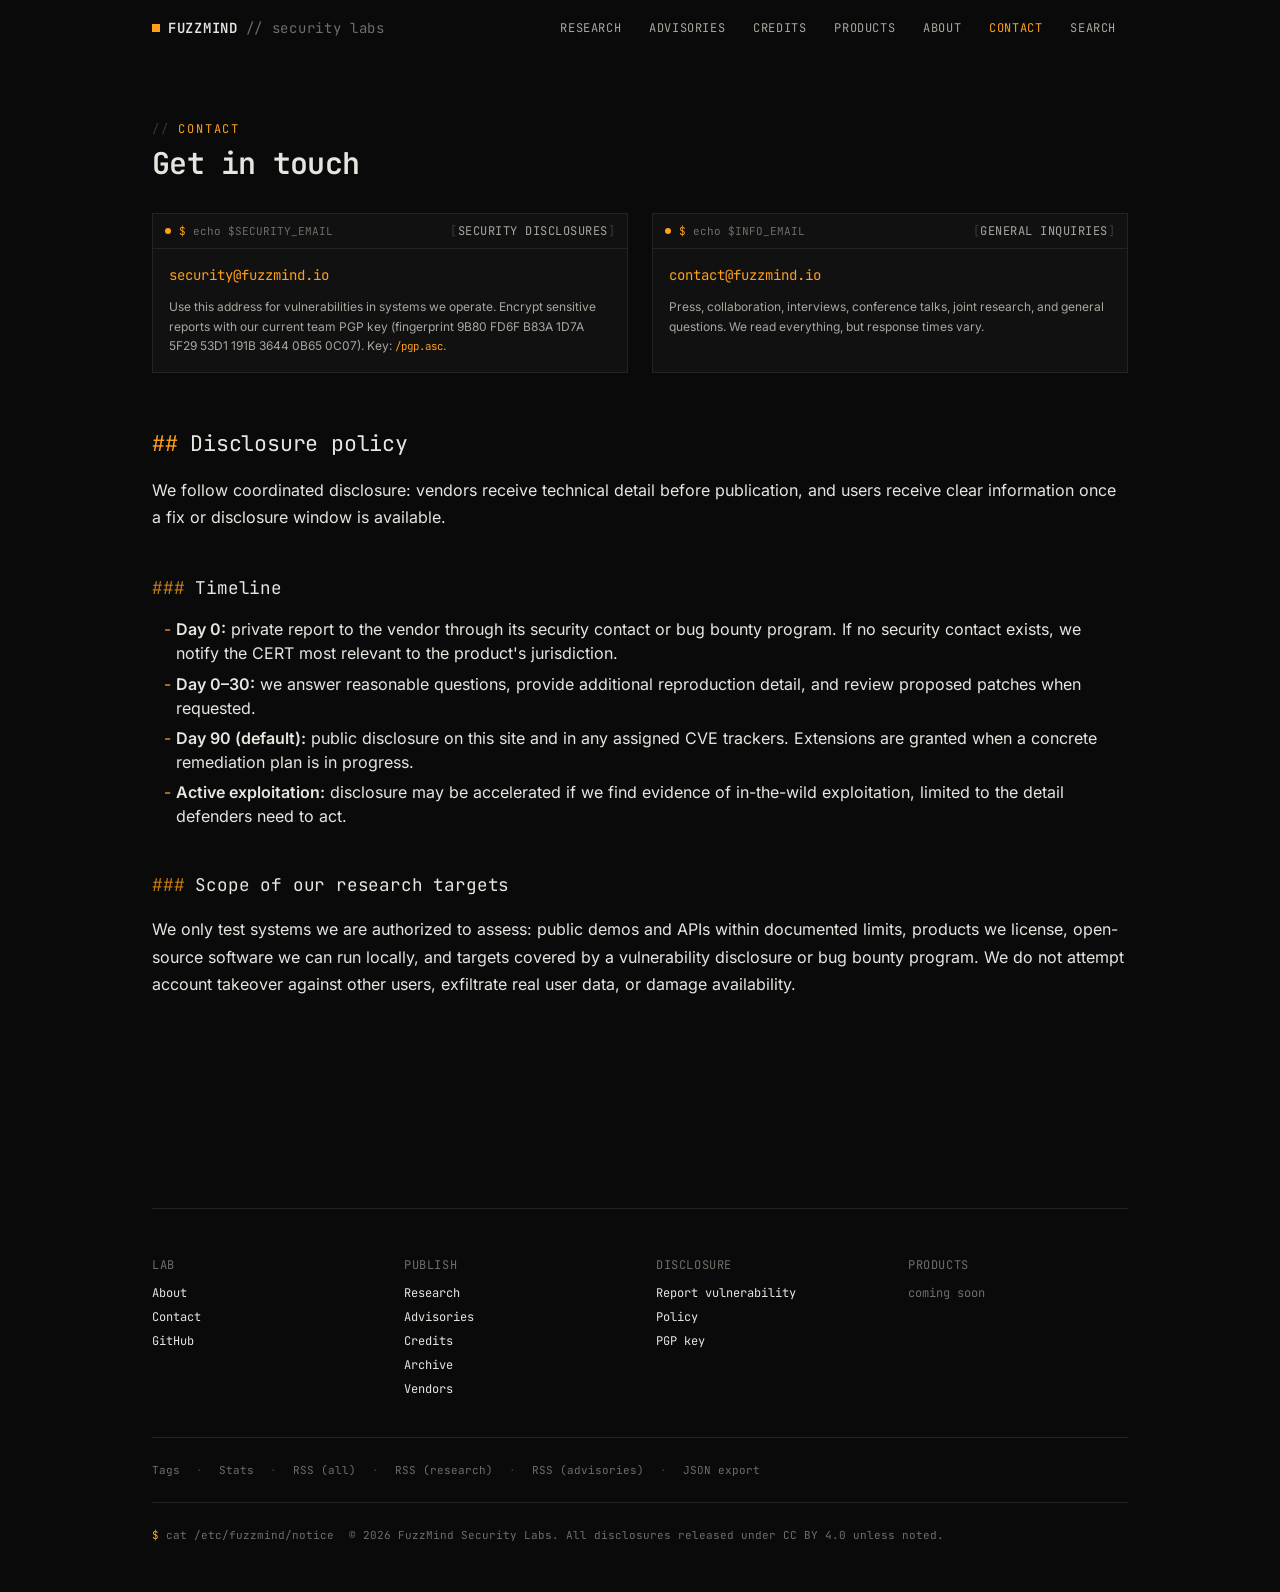
==== commit 19faa6e1: "deploy: update site (source commit 16862a9)" ====
--- a/contact/index.html
+++ b/contact/index.html
@@ -1,2 +1,2 @@
-<!DOCTYPE html><html lang="en"> <head><meta charset="utf-8"><meta name="viewport" content="width=device-width, initial-scale=1"><meta name="generator" content="Astro v6.3.1"><title>Contact // FuzzMind</title><meta name="description" content="Contact FuzzMind Security Labs for security disclosures, research collaboration, and press inquiries."><link rel="canonical" href="https://fuzzmind.io/contact"><meta name="darkreader-lock"><link rel="icon" href="/favicon.svg?v=20260505" type="image/svg+xml"><link rel="icon" href="/favicon.ico?v=20260505" sizes="32x32"><link rel="apple-touch-icon" href="/apple-touch-icon.png?v=20260505" sizes="180x180"><link rel="alternate" type="application/rss+xml" title="FuzzMind Feed" href="/rss.xml"><link rel="sitemap" href="/sitemap-index.xml"><meta property="og:site_name" content="FuzzMind Security Labs"><meta property="og:type" content="website"><meta property="og:url" content="https://fuzzmind.io/contact"><meta property="og:title" content="Contact // FuzzMind"><meta property="og:description" content="Contact FuzzMind Security Labs for security disclosures, research collaboration, and press inquiries."><meta property="og:image" content="https://fuzzmind.io/og/default.png"><meta property="og:image:width" content="1200"><meta property="og:image:height" content="630"><meta name="twitter:card" content="summary_large_image"><meta name="twitter:title" content="Contact // FuzzMind"><meta name="twitter:description" content="Contact FuzzMind Security Labs for security disclosures, research collaboration, and press inquiries."><meta name="twitter:image" content="https://fuzzmind.io/og/default.png"><script type="application/ld+json">[{"@context":"https://schema.org","@type":"Organization","name":"FuzzMind Security Labs","url":"https://fuzzmind.io","logo":"https://fuzzmind.io/favicon.svg","sameAs":["https://github.com/fuzzmind","https://twitter.com/fuzzmindlabs","https://infosec.exchange/@fuzzmind"]}]</script><meta name="theme-color" content="#0a0a0a"><meta name="astro-view-transitions-enabled" content="true"><meta name="astro-view-transitions-fallback" content="animate"><script type="module" src="/_astro/ClientRouter.astro_astro_type_script_index_0_lang.BXlx6Qaq.js"></script><link rel="stylesheet" href="/_astro/Base.C2GXAT0G.css"><script type="module" src="/_astro/page.DZYIYqmg.js"></script></head> <body class="bg-ink text-bone"> <a href="#main" class="sr-only focus:not-sr-only fixed top-2 left-2 z-50 bg-amber text-ink px-3 py-1 mono text-xs"> skip to content </a> <div id="read-progress"></div> <header id="site-header" class="border-b border-ink-300 bg-ink/90 backdrop-blur sticky top-0 z-50 transition-all duration-300 ease-in-out data-[scrolled=false]:bg-transparent data-[scrolled=false]:border-transparent data-[scrolled=false]:backdrop-blur-none"> <div class="mx-auto max-w-5xl px-4 sm:px-6 h-14 flex items-center justify-between gap-2"> <a href="/" data-astro-reload class="group flex items-center gap-2 mono text-sm tracking-wider shrink-0" aria-label="FuzzMind home"> <span class="inline-block size-2 bg-amber group-hover:bg-amber-bright transition-colors group-hover:animate-pulse"></span> <span class="font-semibold group-hover:text-amber transition-colors group-hover:animate-glitch">FUZZMIND</span> <span class="text-bone-muted hidden md:inline group-hover:text-bone-dim transition-colors">// security labs</span> </a>  <nav class="hidden sm:flex items-center gap-0 sm:gap-1"> <a href="/research" data-astro-reload class="mono text-[11px] sm:text-xs uppercase tracking-wider px-2 sm:px-3 py-1.5 hover:text-amber transition-colors text-bone-dim"> Research </a><a href="/advisories" data-astro-reload class="mono text-[11px] sm:text-xs uppercase tracking-wider px-2 sm:px-3 py-1.5 hover:text-amber transition-colors text-bone-dim"> Advisories </a><a href="/credits" data-astro-reload class="mono text-[11px] sm:text-xs uppercase tracking-wider px-2 sm:px-3 py-1.5 hover:text-amber transition-colors text-bone-dim"> Credits </a><a href="/products" data-astro-reload class="mono text-[11px] sm:text-xs uppercase tracking-wider px-2 sm:px-3 py-1.5 hover:text-amber transition-colors text-bone-dim"> Products </a><a href="/about" data-astro-reload class="mono text-[11px] sm:text-xs uppercase tracking-wider px-2 sm:px-3 py-1.5 hover:text-amber transition-colors text-bone-dim"> About </a><a href="/contact" data-astro-reload class="mono text-[11px] sm:text-xs uppercase tracking-wider px-2 sm:px-3 py-1.5 hover:text-amber transition-colors text-amber" aria-current="page"> Contact </a> <a href="/search" data-astro-reload class="mono text-[11px] sm:text-xs uppercase tracking-wider px-2 sm:px-3 py-1.5 hover:text-amber transition-colors text-bone-dim"> Search </a> </nav>  <button id="mobile-menu-toggle" type="button" class="sm:hidden flex items-center justify-center size-9 -mr-1 text-bone-dim hover:text-amber" aria-label="Open menu" aria-expanded="false" aria-controls="mobile-menu" data-menu-open-label="Open menu" data-menu-close-label="Close menu"> <svg class="size-6" viewBox="0 0 24 24" fill="none" stroke="currentColor" stroke-width="1.75" stroke-linecap="square" aria-hidden="true"> <line data-hb="1" x1="4" y1="7" x2="20" y2="7"></line> <line data-hb="2" x1="4" y1="12" x2="20" y2="12"></line> <line data-hb="3" x1="4" y1="17" x2="20" y2="17"></line> </svg> </button> </div>  <div id="mobile-menu" class="sm:hidden absolute w-full left-0 border-t border-ink-300 bg-ink/95 backdrop-blur transition-all duration-300 ease-[cubic-bezier(0.16,1,0.3,1)] opacity-0 -translate-y-2 pointer-events-none shadow-2xl" aria-hidden="true"> <nav class="mx-auto max-w-5xl px-4 py-2 flex flex-col mono text-sm"> <a href="/research" data-astro-reload class="px-2 py-3 uppercase tracking-wider border-b border-ink-300/50 last:border-b-0 hover:text-amber transition-colors text-bone-dim" tabindex="-1"> Research </a><a href="/advisories" data-astro-reload class="px-2 py-3 uppercase tracking-wider border-b border-ink-300/50 last:border-b-0 hover:text-amber transition-colors text-bone-dim" tabindex="-1"> Advisories </a><a href="/credits" data-astro-reload class="px-2 py-3 uppercase tracking-wider border-b border-ink-300/50 last:border-b-0 hover:text-amber transition-colors text-bone-dim" tabindex="-1"> Credits </a><a href="/products" data-astro-reload class="px-2 py-3 uppercase tracking-wider border-b border-ink-300/50 last:border-b-0 hover:text-amber transition-colors text-bone-dim" tabindex="-1"> Products </a><a href="/about" data-astro-reload class="px-2 py-3 uppercase tracking-wider border-b border-ink-300/50 last:border-b-0 hover:text-amber transition-colors text-bone-dim" tabindex="-1"> About </a><a href="/contact" data-astro-reload class="px-2 py-3 uppercase tracking-wider border-b border-ink-300/50 last:border-b-0 hover:text-amber transition-colors text-amber" aria-current="page" tabindex="-1"> Contact </a> <a href="/search" data-astro-reload class="px-2 py-3 uppercase tracking-wider hover:text-amber transition-colors text-bone-dim" tabindex="-1"> Search </a> </nav> </div> </header> <script type="module">function u(){const t=document.getElementById("mobile-menu-toggle"),n=document.getElementById("mobile-menu");if(!t||!n||t.dataset.bound)return;t.dataset.bound="1";const l=Array.from(n.querySelectorAll("a")),i=e=>{n.setAttribute("aria-hidden",String(!e)),l.forEach(a=>{e?a.removeAttribute("tabindex"):a.setAttribute("tabindex","-1")})},c=()=>{n.classList.remove("opacity-0","-translate-y-2","pointer-events-none"),n.classList.add("opacity-100","translate-y-0","pointer-events-auto"),i(!0),t.setAttribute("aria-expanded","true"),t.setAttribute("aria-label",t.dataset.menuCloseLabel||"Close menu");const[e,a,s]=t.querySelectorAll("line");e&&a&&s&&(e.setAttribute("transform","rotate(45 12 12) translate(0 5)"),a.setAttribute("opacity","0"),s.setAttribute("transform","rotate(-45 12 12) translate(0 -5)"))},r=()=>{const e=document.activeElement;e&&n.contains(e)&&t.focus(),n.classList.add("opacity-0","-translate-y-2","pointer-events-none"),n.classList.remove("opacity-100","translate-y-0","pointer-events-auto"),i(!1),t.setAttribute("aria-expanded","false"),t.setAttribute("aria-label",t.dataset.menuOpenLabel||"Open menu");const[a,s,d]=t.querySelectorAll("line");a&&s&&d&&(a.removeAttribute("transform"),s.removeAttribute("opacity"),d.removeAttribute("transform"))};i(!1),t.addEventListener("click",()=>{t.getAttribute("aria-expanded")==="true"?r():c()}),l.forEach(e=>e.addEventListener("click",r)),document.addEventListener("keydown",e=>{e.key==="Escape"&&t.getAttribute("aria-expanded")==="true"&&r()}),document.addEventListener("click",e=>{if(t.getAttribute("aria-expanded")!=="true")return;const a=e.target;a&&(t.contains(a)||n.contains(a)||r())}),window.matchMedia("(min-width: 640px)").addEventListener("change",e=>{e.matches&&r()});const o=document.getElementById("site-header");if(o){const e=()=>{window.scrollY>20?o.dataset.scrolled="true":o.dataset.scrolled="false"};e(),window.addEventListener("scroll",e,{passive:!0})}}document.addEventListener("astro:page-load",u);</script> <main id="main" tabindex="-1">  <section class="mx-auto max-w-5xl px-4 sm:px-6 py-12 sm:py-16"> <div class="flex flex-wrap items-end justify-between gap-x-4 gap-y-2 mb-6 sm:mb-8"> <div> <div class="mono text-xs text-amber uppercase tracking-[0.15em] mb-2"> <span class="text-ink-500">//</span> contact </div> <h2 class="mono text-xl sm:text-2xl md:text-3xl font-semibold tracking-tight">Get in touch</h2> </div>  </div> <div class="grid grid-cols-1 md:grid-cols-2 gap-6 mb-12"> <div class="border border-ink-300 bg-ink-50"> <div class="flex items-center justify-between gap-3 border-b border-ink-300 px-3 py-2 mono text-[11px] text-bone-muted"> <div class="flex items-center gap-2 min-w-0"> <span class="inline-block size-1.5 rounded-full bg-amber shrink-0"></span> <span class="truncate"> <span class="text-amber">$</span> echo $SECURITY_EMAIL </span> </div> <span class="bracket-tag whitespace-nowrap shrink-0">security disclosures</span> </div> <div class="p-4">  <p class="mono text-sm"> <button type="button" class="inline border-0 bg-transparent p-0 font-inherit cursor-pointer text-amber hover:text-amber-bright" data-email-link data-email="security@fuzzmind.io" data-default-label="security@fuzzmind.io" data-copied-label="copied" data-copy-failed-label="copy unavailable" aria-label="Copy security@fuzzmind.io" aria-live="polite"> security@fuzzmind.io </button> <script type="module">async function s(t){if(!navigator.clipboard?.writeText)return!1;try{return await navigator.clipboard.writeText(t),!0}catch{return!1}}function l(){document.querySelectorAll("[data-email-link]").forEach(t=>{if(!(t instanceof HTMLButtonElement)||t.dataset.emailBound==="true")return;t.dataset.emailBound="true";let e;const a=t.dataset.defaultLabel||t.textContent?.trim()||"",i=()=>{e!==void 0&&(window.clearTimeout(e),e=void 0)},r=()=>{i(),t.textContent=a,delete t.dataset.copyState};t.addEventListener("click",async n=>{n.preventDefault();const o=t.dataset.email||a,c=await s(o);t.dataset.copyState=c?"copied":"failed",t.textContent=c?t.dataset.copiedLabel||a:t.dataset.copyFailedLabel||a,i(),e=window.setTimeout(r,500)})})}l();document.addEventListener("astro:page-load",l);</script> </p> <p class="mt-3 text-xs text-bone-dim leading-relaxed"> Use this address for vulnerabilities in systems we operate. Our long-term PGP key is still being published; until then, email without exploit detail and we will arrange an encrypted channel. Status:  <a href="/pgp.asc" download="fuzzmind-pgp.asc" class="text-amber hover:underline"><code>/pgp.asc</code></a>.
+<!DOCTYPE html><html lang="en"> <head><meta charset="utf-8"><meta name="viewport" content="width=device-width, initial-scale=1"><meta name="generator" content="Astro v6.3.1"><title>Contact // FuzzMind</title><meta name="description" content="Contact FuzzMind Security Labs for security disclosures, research collaboration, and press inquiries."><link rel="canonical" href="https://fuzzmind.io/contact"><meta name="darkreader-lock"><link rel="icon" href="/favicon.svg?v=20260505" type="image/svg+xml"><link rel="icon" href="/favicon.ico?v=20260505" sizes="32x32"><link rel="apple-touch-icon" href="/apple-touch-icon.png?v=20260505" sizes="180x180"><link rel="alternate" type="application/rss+xml" title="FuzzMind Feed" href="/rss.xml"><link rel="sitemap" href="/sitemap-index.xml"><meta property="og:site_name" content="FuzzMind Security Labs"><meta property="og:type" content="website"><meta property="og:url" content="https://fuzzmind.io/contact"><meta property="og:title" content="Contact // FuzzMind"><meta property="og:description" content="Contact FuzzMind Security Labs for security disclosures, research collaboration, and press inquiries."><meta property="og:image" content="https://fuzzmind.io/og/default.png"><meta property="og:image:width" content="1200"><meta property="og:image:height" content="630"><meta name="twitter:card" content="summary_large_image"><meta name="twitter:title" content="Contact // FuzzMind"><meta name="twitter:description" content="Contact FuzzMind Security Labs for security disclosures, research collaboration, and press inquiries."><meta name="twitter:image" content="https://fuzzmind.io/og/default.png"><script type="application/ld+json">[{"@context":"https://schema.org","@type":"Organization","name":"FuzzMind Security Labs","url":"https://fuzzmind.io","logo":"https://fuzzmind.io/favicon.svg","sameAs":["https://github.com/fuzzmind","https://twitter.com/fuzzmindlabs","https://infosec.exchange/@fuzzmind"]}]</script><meta name="theme-color" content="#0a0a0a"><meta name="astro-view-transitions-enabled" content="true"><meta name="astro-view-transitions-fallback" content="animate"><script type="module" src="/_astro/ClientRouter.astro_astro_type_script_index_0_lang.BXlx6Qaq.js"></script><link rel="stylesheet" href="/_astro/Base.C2GXAT0G.css"><script type="module" src="/_astro/page.DZYIYqmg.js"></script></head> <body class="bg-ink text-bone"> <a href="#main" class="sr-only focus:not-sr-only fixed top-2 left-2 z-50 bg-amber text-ink px-3 py-1 mono text-xs"> skip to content </a> <div id="read-progress"></div> <header id="site-header" class="border-b border-ink-300 bg-ink/90 backdrop-blur sticky top-0 z-50 transition-all duration-300 ease-in-out data-[scrolled=false]:bg-transparent data-[scrolled=false]:border-transparent data-[scrolled=false]:backdrop-blur-none"> <div class="mx-auto max-w-5xl px-4 sm:px-6 h-14 flex items-center justify-between gap-2"> <a href="/" data-astro-reload class="group flex items-center gap-2 mono text-sm tracking-wider shrink-0" aria-label="FuzzMind home"> <span class="inline-block size-2 bg-amber group-hover:bg-amber-bright transition-colors group-hover:animate-pulse"></span> <span class="font-semibold group-hover:text-amber transition-colors group-hover:animate-glitch">FUZZMIND</span> <span class="text-bone-muted hidden md:inline group-hover:text-bone-dim transition-colors">// security labs</span> </a>  <nav class="hidden sm:flex items-center gap-0 sm:gap-1"> <a href="/research" data-astro-reload class="mono text-[11px] sm:text-xs uppercase tracking-wider px-2 sm:px-3 py-1.5 hover:text-amber transition-colors text-bone-dim"> Research </a><a href="/advisories" data-astro-reload class="mono text-[11px] sm:text-xs uppercase tracking-wider px-2 sm:px-3 py-1.5 hover:text-amber transition-colors text-bone-dim"> Advisories </a><a href="/credits" data-astro-reload class="mono text-[11px] sm:text-xs uppercase tracking-wider px-2 sm:px-3 py-1.5 hover:text-amber transition-colors text-bone-dim"> Credits </a><a href="/products" data-astro-reload class="mono text-[11px] sm:text-xs uppercase tracking-wider px-2 sm:px-3 py-1.5 hover:text-amber transition-colors text-bone-dim"> Products </a><a href="/about" data-astro-reload class="mono text-[11px] sm:text-xs uppercase tracking-wider px-2 sm:px-3 py-1.5 hover:text-amber transition-colors text-bone-dim"> About </a><a href="/contact" data-astro-reload class="mono text-[11px] sm:text-xs uppercase tracking-wider px-2 sm:px-3 py-1.5 hover:text-amber transition-colors text-amber" aria-current="page"> Contact </a> <a href="/search" data-astro-reload class="mono text-[11px] sm:text-xs uppercase tracking-wider px-2 sm:px-3 py-1.5 hover:text-amber transition-colors text-bone-dim"> Search </a> </nav>  <button id="mobile-menu-toggle" type="button" class="sm:hidden flex items-center justify-center size-9 -mr-1 text-bone-dim hover:text-amber" aria-label="Open menu" aria-expanded="false" aria-controls="mobile-menu" data-menu-open-label="Open menu" data-menu-close-label="Close menu"> <svg class="size-6" viewBox="0 0 24 24" fill="none" stroke="currentColor" stroke-width="1.75" stroke-linecap="square" aria-hidden="true"> <line data-hb="1" x1="4" y1="7" x2="20" y2="7"></line> <line data-hb="2" x1="4" y1="12" x2="20" y2="12"></line> <line data-hb="3" x1="4" y1="17" x2="20" y2="17"></line> </svg> </button> </div>  <div id="mobile-menu" class="sm:hidden absolute w-full left-0 border-t border-ink-300 bg-ink/95 backdrop-blur transition-all duration-300 ease-[cubic-bezier(0.16,1,0.3,1)] opacity-0 -translate-y-2 pointer-events-none shadow-2xl" aria-hidden="true"> <nav class="mx-auto max-w-5xl px-4 py-2 flex flex-col mono text-sm"> <a href="/research" data-astro-reload class="px-2 py-3 uppercase tracking-wider border-b border-ink-300/50 last:border-b-0 hover:text-amber transition-colors text-bone-dim" tabindex="-1"> Research </a><a href="/advisories" data-astro-reload class="px-2 py-3 uppercase tracking-wider border-b border-ink-300/50 last:border-b-0 hover:text-amber transition-colors text-bone-dim" tabindex="-1"> Advisories </a><a href="/credits" data-astro-reload class="px-2 py-3 uppercase tracking-wider border-b border-ink-300/50 last:border-b-0 hover:text-amber transition-colors text-bone-dim" tabindex="-1"> Credits </a><a href="/products" data-astro-reload class="px-2 py-3 uppercase tracking-wider border-b border-ink-300/50 last:border-b-0 hover:text-amber transition-colors text-bone-dim" tabindex="-1"> Products </a><a href="/about" data-astro-reload class="px-2 py-3 uppercase tracking-wider border-b border-ink-300/50 last:border-b-0 hover:text-amber transition-colors text-bone-dim" tabindex="-1"> About </a><a href="/contact" data-astro-reload class="px-2 py-3 uppercase tracking-wider border-b border-ink-300/50 last:border-b-0 hover:text-amber transition-colors text-amber" aria-current="page" tabindex="-1"> Contact </a> <a href="/search" data-astro-reload class="px-2 py-3 uppercase tracking-wider hover:text-amber transition-colors text-bone-dim" tabindex="-1"> Search </a> </nav> </div> </header> <script type="module">function u(){const t=document.getElementById("mobile-menu-toggle"),n=document.getElementById("mobile-menu");if(!t||!n||t.dataset.bound)return;t.dataset.bound="1";const l=Array.from(n.querySelectorAll("a")),i=e=>{n.setAttribute("aria-hidden",String(!e)),l.forEach(a=>{e?a.removeAttribute("tabindex"):a.setAttribute("tabindex","-1")})},c=()=>{n.classList.remove("opacity-0","-translate-y-2","pointer-events-none"),n.classList.add("opacity-100","translate-y-0","pointer-events-auto"),i(!0),t.setAttribute("aria-expanded","true"),t.setAttribute("aria-label",t.dataset.menuCloseLabel||"Close menu");const[e,a,s]=t.querySelectorAll("line");e&&a&&s&&(e.setAttribute("transform","rotate(45 12 12) translate(0 5)"),a.setAttribute("opacity","0"),s.setAttribute("transform","rotate(-45 12 12) translate(0 -5)"))},r=()=>{const e=document.activeElement;e&&n.contains(e)&&t.focus(),n.classList.add("opacity-0","-translate-y-2","pointer-events-none"),n.classList.remove("opacity-100","translate-y-0","pointer-events-auto"),i(!1),t.setAttribute("aria-expanded","false"),t.setAttribute("aria-label",t.dataset.menuOpenLabel||"Open menu");const[a,s,d]=t.querySelectorAll("line");a&&s&&d&&(a.removeAttribute("transform"),s.removeAttribute("opacity"),d.removeAttribute("transform"))};i(!1),t.addEventListener("click",()=>{t.getAttribute("aria-expanded")==="true"?r():c()}),l.forEach(e=>e.addEventListener("click",r)),document.addEventListener("keydown",e=>{e.key==="Escape"&&t.getAttribute("aria-expanded")==="true"&&r()}),document.addEventListener("click",e=>{if(t.getAttribute("aria-expanded")!=="true")return;const a=e.target;a&&(t.contains(a)||n.contains(a)||r())}),window.matchMedia("(min-width: 640px)").addEventListener("change",e=>{e.matches&&r()});const o=document.getElementById("site-header");if(o){const e=()=>{window.scrollY>20?o.dataset.scrolled="true":o.dataset.scrolled="false"};e(),window.addEventListener("scroll",e,{passive:!0})}}document.addEventListener("astro:page-load",u);</script> <main id="main" tabindex="-1">  <section class="mx-auto max-w-5xl px-4 sm:px-6 py-12 sm:py-16"> <div class="flex flex-wrap items-end justify-between gap-x-4 gap-y-2 mb-6 sm:mb-8"> <div> <div class="mono text-xs text-amber uppercase tracking-[0.15em] mb-2"> <span class="text-ink-500">//</span> contact </div> <h2 class="mono text-xl sm:text-2xl md:text-3xl font-semibold tracking-tight">Get in touch</h2> </div>  </div> <div class="grid grid-cols-1 md:grid-cols-2 gap-6 mb-12"> <div class="border border-ink-300 bg-ink-50"> <div class="flex items-center justify-between gap-3 border-b border-ink-300 px-3 py-2 mono text-[11px] text-bone-muted"> <div class="flex items-center gap-2 min-w-0"> <span class="inline-block size-1.5 rounded-full bg-amber shrink-0"></span> <span class="truncate"> <span class="text-amber">$</span> echo $SECURITY_EMAIL </span> </div> <span class="bracket-tag whitespace-nowrap shrink-0">security disclosures</span> </div> <div class="p-4">  <p class="mono text-sm"> <button type="button" class="inline border-0 bg-transparent p-0 font-inherit cursor-pointer text-amber hover:text-amber-bright" data-email-link data-email="security@fuzzmind.io" data-default-label="security@fuzzmind.io" data-copied-label="copied" data-copy-failed-label="copy unavailable" aria-label="Copy security@fuzzmind.io" aria-live="polite"> security@fuzzmind.io </button> <script type="module">async function s(t){if(!navigator.clipboard?.writeText)return!1;try{return await navigator.clipboard.writeText(t),!0}catch{return!1}}function l(){document.querySelectorAll("[data-email-link]").forEach(t=>{if(!(t instanceof HTMLButtonElement)||t.dataset.emailBound==="true")return;t.dataset.emailBound="true";let e;const a=t.dataset.defaultLabel||t.textContent?.trim()||"",i=()=>{e!==void 0&&(window.clearTimeout(e),e=void 0)},r=()=>{i(),t.textContent=a,delete t.dataset.copyState};t.addEventListener("click",async n=>{n.preventDefault();const o=t.dataset.email||a,c=await s(o);t.dataset.copyState=c?"copied":"failed",t.textContent=c?t.dataset.copiedLabel||a:t.dataset.copyFailedLabel||a,i(),e=window.setTimeout(r,500)})})}l();document.addEventListener("astro:page-load",l);</script> </p> <p class="mt-3 text-xs text-bone-dim leading-relaxed"> Use this address for vulnerabilities in systems we operate. Encrypt sensitive reports with our current team PGP key (fingerprint 9B80 FD6F B83A 1D7A 5F29 53D1 191B 3644 0B65 0C07). Key:  <a href="/pgp.asc" download="fuzzmind-pgp.asc" class="text-amber hover:underline"><code>/pgp.asc</code></a>.
 </p>  </div> </div> <div class="border border-ink-300 bg-ink-50"> <div class="flex items-center justify-between gap-3 border-b border-ink-300 px-3 py-2 mono text-[11px] text-bone-muted"> <div class="flex items-center gap-2 min-w-0"> <span class="inline-block size-1.5 rounded-full bg-amber shrink-0"></span> <span class="truncate"> <span class="text-amber">$</span> echo $INFO_EMAIL </span> </div> <span class="bracket-tag whitespace-nowrap shrink-0">general inquiries</span> </div> <div class="p-4">  <p class="mono text-sm"> <button type="button" class="inline border-0 bg-transparent p-0 font-inherit cursor-pointer text-amber hover:text-amber-bright" data-email-link data-email="contact@fuzzmind.io" data-default-label="contact@fuzzmind.io" data-copied-label="copied" data-copy-failed-label="copy unavailable" aria-label="Copy contact@fuzzmind.io" aria-live="polite"> contact@fuzzmind.io </button>  </p> <p class="mt-3 text-xs text-bone-dim leading-relaxed"> Press, collaboration, interviews, conference talks, joint research, and general questions. We read everything, but response times vary. </p>  </div> </div> </div> <div id="policy" class="prose-research"> <h2>Disclosure policy</h2> <p>We follow coordinated disclosure: vendors receive technical detail before publication, and users receive clear information once a fix or disclosure window is available.</p> <h3>Timeline</h3> <ul> <li> <strong>Day 0:</strong> private report to the vendor through its security contact or bug bounty program. If no security contact exists, we notify the CERT most relevant to the product&#39;s jurisdiction. </li><li> <strong>Day 0–30:</strong> we answer reasonable questions, provide additional reproduction detail, and review proposed patches when requested. </li><li> <strong>Day 90 (default):</strong> public disclosure on this site and in any assigned CVE trackers. Extensions are granted when a concrete remediation plan is in progress. </li><li> <strong>Active exploitation:</strong> disclosure may be accelerated if we find evidence of in-the-wild exploitation, limited to the detail defenders need to act. </li> </ul> <h3>Scope of our research targets</h3> <p>We only test systems we are authorized to assess: public demos and APIs within documented limits, products we license, open-source software we can run locally, and targets covered by a vulnerability disclosure or bug bounty program. We do not attempt account takeover against other users, exfiltrate real user data, or damage availability.</p> </div> </section>  </main> <footer id="site-footer" class="mt-24 sm:mt-32"> <div class="mx-auto max-w-5xl px-4 sm:px-6"> <div class="py-10 sm:py-12 border-t border-ink-300"> <div class="grid grid-cols-2 md:grid-cols-4 gap-8 mono text-xs"> <div> <div class="text-bone-muted uppercase tracking-wider mb-3">Lab</div> <ul class="space-y-2"> <li><a href="/about" class="inline-block hover:text-amber hover:translate-x-1 transition-all">About</a></li> <li><a href="/contact" class="inline-block hover:text-amber hover:translate-x-1 transition-all">Contact</a></li> <li><a href="https://github.com/fuzzmind" target="_blank" rel="noopener" class="inline-block hover:text-amber hover:translate-x-1 transition-all">GitHub</a></li> </ul> </div> <div> <div class="text-bone-muted uppercase tracking-wider mb-3">Publish</div> <ul class="space-y-2"> <li><a href="/research" class="inline-block hover:text-amber hover:translate-x-1 transition-all">Research</a></li> <li><a href="/advisories" class="inline-block hover:text-amber hover:translate-x-1 transition-all">Advisories</a></li> <li><a href="/credits" class="inline-block hover:text-amber hover:translate-x-1 transition-all">Credits</a></li> <li><a href="/archive" class="inline-block hover:text-amber hover:translate-x-1 transition-all">Archive</a></li> <li><a href="/vendors" class="inline-block hover:text-amber hover:translate-x-1 transition-all">Vendors</a></li> </ul> </div> <div> <div class="text-bone-muted uppercase tracking-wider mb-3">Disclosure</div> <ul class="space-y-2"> <li><a href="/security" class="inline-block hover:text-amber hover:translate-x-1 transition-all">Report vulnerability</a></li> <li><a href="/contact#policy" class="inline-block hover:text-amber hover:translate-x-1 transition-all">Policy</a></li> <li><a href="/pgp.asc" download="fuzzmind-pgp.asc" class="inline-block hover:text-amber hover:translate-x-1 transition-all">PGP key</a></li> </ul> </div> <div> <div class="text-bone-muted uppercase tracking-wider mb-3"> <a href="/products" class="inline-block hover:text-amber transition-colors">Products</a> </div> <div class="text-bone-muted">coming soon</div> </div> </div>  <div class="mt-10 pt-6 border-t border-ink-300 mono text-[11px] text-bone-muted flex flex-wrap items-center gap-x-4 gap-y-2"> <a href="/tags" class="hover:text-amber transition-colors">Tags</a> <span class="text-ink-500">·</span> <a href="/stats" class="hover:text-amber transition-colors">Stats</a> <span class="text-ink-500">·</span> <a href="/rss.xml" target="_blank" rel="noopener" class="hover:text-amber transition-colors">RSS (all)</a> <span class="text-ink-500">·</span> <a href="/research.rss.xml" target="_blank" rel="noopener" class="hover:text-amber transition-colors">RSS (research)</a> <span class="text-ink-500">·</span> <a href="/advisories.rss.xml" target="_blank" rel="noopener" class="hover:text-amber transition-colors">RSS (advisories)</a> <span class="text-ink-500">·</span> <a href="/advisories.json" target="_blank" rel="noopener" class="hover:text-amber transition-colors">JSON export</a> </div> <div class="mt-6 pt-6 border-t border-ink-300 mono text-[11px] text-bone-muted"> <span class="text-amber">$</span> cat /etc/fuzzmind/notice <span class="ml-2">© 2026 FuzzMind Security Labs. All disclosures released under CC BY 4.0 unless noted.</span> </div> </div> </div> </footer> <script type="module">function o(){const e=document.getElementById("read-progress");if(!e||e.dataset.bound)return;e.dataset.bound="1";const t=()=>{const n=document.documentElement.scrollHeight-window.innerHeight;if(n<=0){e.style.width="0%";return}const d=Math.min(100,window.scrollY/n*100);e.style.width=d+"%"};t(),window.addEventListener("scroll",t,{passive:!0}),window.addEventListener("resize",t)}document.addEventListener("astro:page-load",o);</script> <script type="module" src="/_astro/Base.astro_astro_type_script_index_1_lang.JzigmqdE.js"></script> <script type="module" src="/_astro/Base.astro_astro_type_script_index_2_lang.CDTCWgGa.js"></script> <script type="module">const o=window;o.__fuzzmindSearchShortcutBound||(o.__fuzzmindSearchShortcutBound=!0,document.addEventListener("keydown",t=>{if(t.key==="/"&&!t.ctrlKey&&!t.metaKey){const e=t.target,n=e.tagName.toLowerCase();if(n==="input"||n==="textarea"||e.isContentEditable)return;t.preventDefault(),window.location.href="/search"}}));</script> <script type="module" src="/_astro/Base.astro_astro_type_script_index_4_lang.CGzw0GMP.js"></script> </body> </html>
